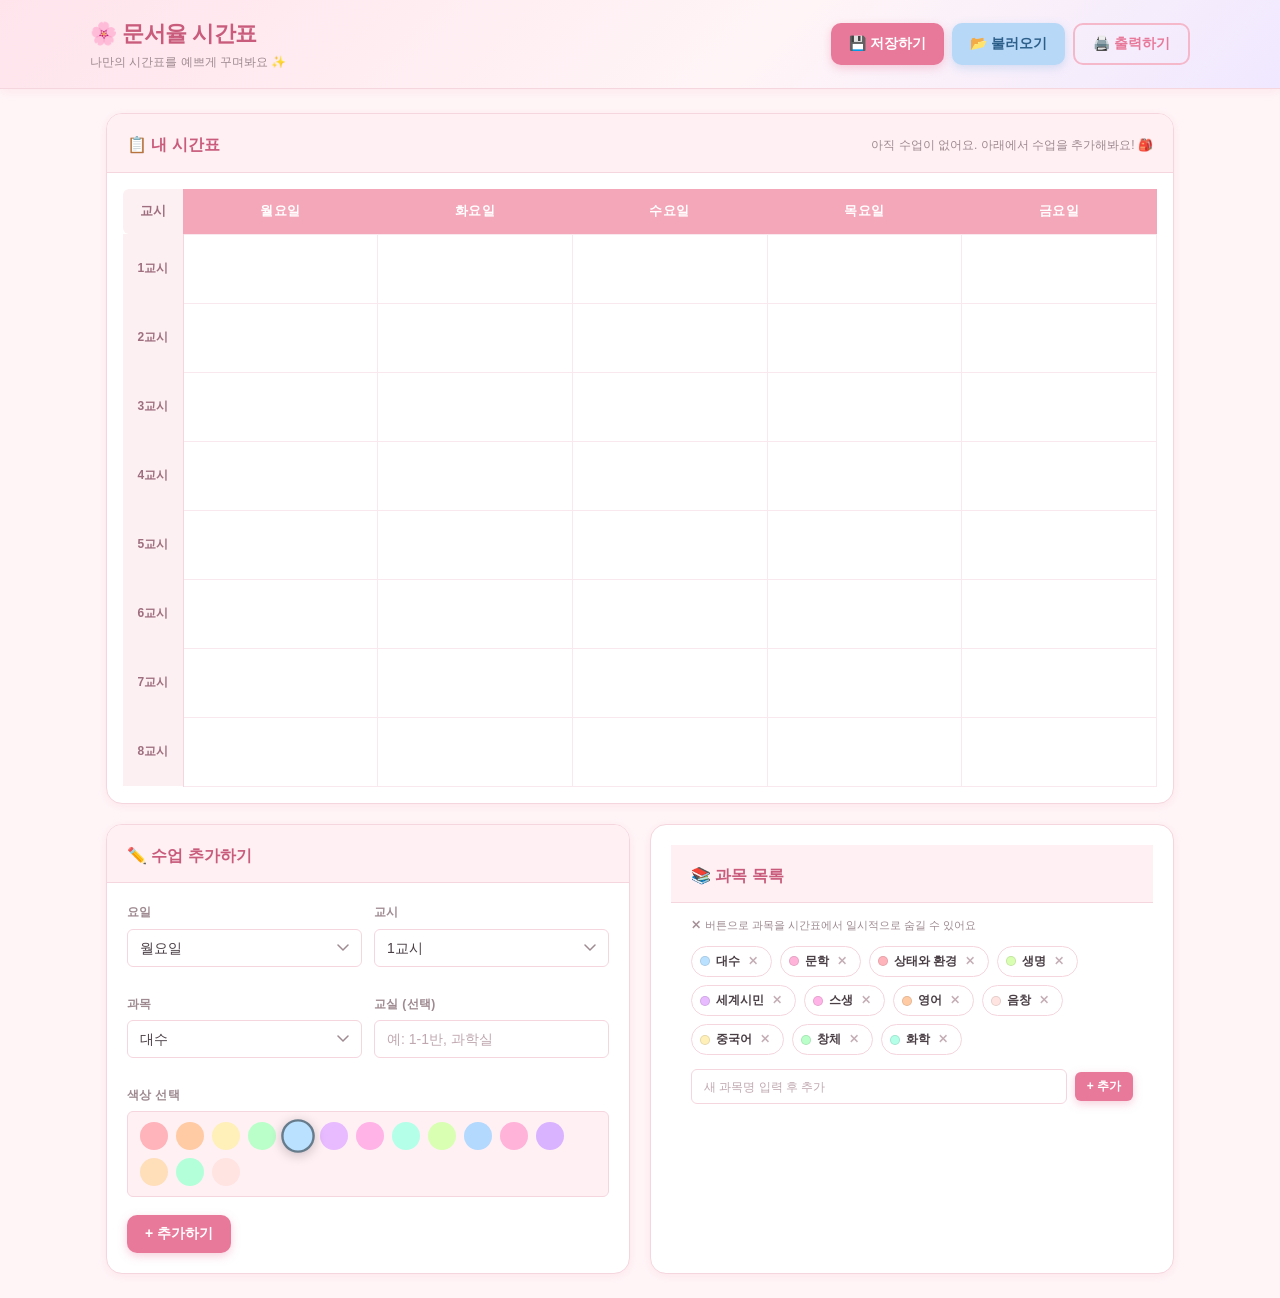
==== index.html @ 09e69ccb "문서율 시간표 초기 업로드" ====
<!DOCTYPE html>
<html lang="ko">
<head>
  <meta charset="UTF-8" />
  <meta name="viewport" content="width=device-width, initial-scale=1.0" />
  <meta name="description" content="문서율 시간표 - 고등학생을 위한 예쁜 시간표 관리 사이트" />
  <title>문서율 시간표</title>
  <link rel="stylesheet" href="style.css" />
</head>
<body>

  <!-- ===== 헤더 ===== -->
  <header class="site-header">
    <div class="header-inner">
      <div class="header-title-area">
        <h1 class="site-title">&#127800; 문서율 시간표</h1>
        <p class="site-subtitle">나만의 시간표를 예쁘게 꾸며봐요 ✨</p>
      </div>
      <!-- 주요 액션 버튼 (인쇄 시 숨김) -->
      <div class="header-actions no-print">
        <button class="btn btn-primary" onclick="saveSnapshot()">💾 저장하기</button>
        <button class="btn btn-secondary" onclick="openLoadModal()">📂 불러오기</button>
        <button class="btn btn-outline" onclick="printTimetable()">🖨️ 출력하기</button>
      </div>
    </div>
  </header>

  <!-- ===== 토스트 알림 (저장/불러오기 성공·실패 메시지) ===== -->
  <div id="toast" class="toast" role="alert" aria-live="polite"></div>

  <!-- ===== 메인 컨텐츠 ===== -->
  <main class="container">

    <!-- ─── 시간표 영역 ─── -->
    <section class="card timetable-card" id="timetableSection">
      <div class="card-header">
        <h2 class="card-title">📋 내 시간표</h2>
        <!-- 수업이 없을 때 안내 문구 -->
        <span class="empty-hint" id="emptyHint">
          아직 수업이 없어요. 아래에서 수업을 추가해봐요! 🎒
        </span>
      </div>
      <!-- 모바일에서 테이블이 가로 스크롤되도록 감싸는 div -->
      <div class="timetable-wrapper">
        <table class="timetable" id="timetableTable">
          <thead>
            <tr>
              <th class="period-header">교시</th>
              <th class="day-header">월요일</th>
              <th class="day-header">화요일</th>
              <th class="day-header">수요일</th>
              <th class="day-header">목요일</th>
              <th class="day-header">금요일</th>
            </tr>
          </thead>
          <!-- 행은 script.js에서 동적으로 생성 -->
          <tbody id="timetableBody"></tbody>
        </table>
      </div>
    </section>

    <!-- ─── 편집 영역 (추가 폼 + 과목 관리) ─── -->
    <div class="edit-grid no-print">

      <!-- 수업 추가 / 수정 폼 -->
      <section class="card form-card">
        <div class="card-header">
          <h2 class="card-title" id="formTitle">✏️ 수업 추가하기</h2>
        </div>

        <form id="itemForm" onsubmit="handleFormSubmit(event)" autocomplete="off">

          <!-- 요일 + 교시 선택 -->
          <div class="form-row">
            <div class="form-group">
              <label for="inputDay">요일</label>
              <select id="inputDay" required>
                <option value="월">월요일</option>
                <option value="화">화요일</option>
                <option value="수">수요일</option>
                <option value="목">목요일</option>
                <option value="금">금요일</option>
              </select>
            </div>
            <div class="form-group">
              <label for="inputPeriod">교시</label>
              <select id="inputPeriod" onchange="handlePeriodChange()" required>
                <option value="1교시">1교시</option>
                <option value="2교시">2교시</option>
                <option value="3교시">3교시</option>
                <option value="4교시">4교시</option>
                <option value="5교시">5교시</option>
                <option value="6교시">6교시</option>
                <option value="7교시">7교시</option>
                <option value="8교시">8교시</option>
                <option value="custom">직접 입력 ✍️</option>
              </select>
            </div>
          </div>

          <!-- 교시 직접 입력 (숨겨져 있다가 '직접 입력' 선택 시 표시) -->
          <div class="form-group" id="customPeriodGroup" style="display:none;">
            <label for="inputCustomPeriod">직접 입력 (예: 0교시, 야자1)</label>
            <input type="text" id="inputCustomPeriod" placeholder="교시 또는 시간을 직접 입력해주세요" />
          </div>

          <!-- 과목 + 교실 입력 -->
          <div class="form-row">
            <div class="form-group">
              <label for="inputSubject">과목</label>
              <!-- 선택 목록은 script.js에서 가나다순으로 채워짐 -->
              <select id="inputSubject" onchange="handleSubjectChange()" required></select>
            </div>
            <div class="form-group">
              <label for="inputClassroom">교실 (선택)</label>
              <input type="text" id="inputClassroom" placeholder="예: 1-1반, 과학실" />
            </div>
          </div>

          <!-- 색상 선택 -->
          <div class="form-group">
            <label>색상 선택</label>
            <div id="colorPicker" class="color-picker">
              <!-- 15개 색상 버튼은 script.js에서 생성 -->
            </div>
            <!-- 선택된 색상을 담는 hidden input -->
            <input type="hidden" id="selectedColor" />
          </div>

          <!-- 폼 버튼 -->
          <div class="form-buttons">
            <button type="submit" class="btn btn-primary" id="submitBtn">+ 추가하기</button>
            <button type="button" class="btn btn-ghost" id="cancelEditBtn"
              onclick="cancelEdit()" style="display:none;">취소</button>
          </div>

        </form>
      </section>

      <!-- 과목 관리 섹션 -->
      <section class="card subjects-card">
        <div class="card-header">
          <h2 class="card-title">📚 과목 목록</h2>
        </div>
        <p class="subjects-hint">✕ 버튼으로 과목을 시간표에서 일시적으로 숨길 수 있어요</p>

        <!-- 과목 칩 목록 (script.js에서 채워짐) -->
        <div id="subjectList" class="subject-list"></div>

        <!-- 새 과목 추가 입력 -->
        <div class="add-subject-row">
          <input type="text" id="newSubjectInput"
            placeholder="새 과목명 입력 후 추가"
            onkeydown="if(event.key==='Enter'){event.preventDefault();addSubject();}" />
          <button class="btn btn-small btn-primary" onclick="addSubject()">+ 추가</button>
        </div>
      </section>

    </div><!-- /.edit-grid -->

  </main><!-- /.container -->


  <!-- ===== 불러오기 모달 ===== -->
  <div id="loadModal" class="modal-overlay" style="display:none;"
    onclick="closeLoadModalOutside(event)" role="dialog" aria-modal="true" aria-labelledby="modalTitle">
    <div class="modal">
      <div class="modal-header">
        <h3 class="modal-title" id="modalTitle">📂 저장된 시간표 불러오기</h3>
        <button class="modal-close" onclick="closeLoadModal()" aria-label="닫기">✕</button>
      </div>
      <div class="modal-body">
        <!-- 스냅샷 목록 (script.js에서 채워짐) -->
        <div id="snapshotList"></div>
      </div>
    </div>
  </div>


  <!-- ===== 수업 셀 클릭 팝업 (수정 / 삭제) ===== -->
  <!-- 팝업 배경 오버레이 -->
  <div id="popupOverlay" class="popup-overlay" style="display:none;" onclick="closeItemPopup()"></div>
  <!-- 팝업 본체 -->
  <div id="itemPopup" class="item-popup" style="display:none;" role="dialog" aria-modal="true">
    <div class="item-popup-inner">
      <p id="popupSubjectName" class="popup-subject"></p>
      <p id="popupInfo" class="popup-info"></p>
      <div class="popup-buttons">
        <button class="btn btn-small btn-secondary" onclick="editItemFromPopup()">✏️ 수정</button>
        <button class="btn btn-small btn-danger" onclick="deleteItemFromPopup()">🗑️ 삭제</button>
        <button class="btn btn-small btn-ghost" onclick="closeItemPopup()">닫기</button>
      </div>
    </div>
  </div>


  <script src="script.js"></script>
</body>
</html>
---- style.css ----
/* ===========================================
   문서율 시간표 - style.css
   파스텔 톤, 반응형, 인쇄 스타일 포함
   =========================================== */

/* ─── CSS 변수 (테마 색상) ─── */
:root {
  /* 브랜드 메인 컬러 */
  --primary:        #e8799a;
  --primary-light:  #f5b8ca;
  --primary-pale:   #fff0f4;
  --primary-dark:   #c95b7c;

  /* 배경 & 카드 */
  --bg:             #fff5f7;
  --card-bg:        #ffffff;

  /* 텍스트 */
  --text:           #4a3f45;
  --text-light:     #9e8a90;
  --text-muted:     #c0a8b0;

  /* 보조 색상 */
  --border:         #f5d5de;
  --success:        #6abf8a;
  --success-light:  #e6f7ee;
  --error:          #e87070;
  --error-light:    #fdeaea;

  /* 시간표 헤더 (요일 모두 동일한 색상) */
  --day-header-bg:  #f4a7b9;
  --day-header-text:#ffffff;

  /* 교시 열 */
  --period-bg:      #fdf0f3;
  --period-text:    #9e6e7e;

  /* 그림자 */
  --shadow-sm:  0 2px 10px rgba(232,121,154,0.12);
  --shadow-md:  0 6px 24px rgba(232,121,154,0.18);
  --shadow-lg:  0 12px 40px rgba(232,121,154,0.22);

  /* 둥근 모서리 */
  --radius:    16px;
  --radius-sm: 10px;
  --radius-xs: 6px;

  /* 전환 효과 */
  --transition: 0.2s ease;
}

/* ─── 전역 리셋 ─── */
*, *::before, *::after {
  box-sizing: border-box;
  margin: 0;
  padding: 0;
}

html {
  scroll-behavior: smooth;
}

body {
  font-family: 'Malgun Gothic', '맑은 고딕', -apple-system, BlinkMacSystemFont,
               'Segoe UI', sans-serif;
  background: var(--bg);
  color: var(--text);
  min-height: 100vh;
  line-height: 1.6;
  font-size: 14px;
}

/* ─── 버튼 공통 스타일 ─── */
.btn {
  display: inline-flex;
  align-items: center;
  justify-content: center;
  gap: 4px;
  padding: 10px 18px;
  border: none;
  border-radius: var(--radius-sm);
  font-family: inherit;
  font-size: 14px;
  font-weight: 600;
  cursor: pointer;
  transition: background var(--transition), transform var(--transition),
              box-shadow var(--transition);
  white-space: nowrap;
  text-decoration: none;
  -webkit-tap-highlight-color: transparent;
}

.btn:active {
  transform: scale(0.97);
}

/* 버튼 종류 */
.btn-primary {
  background: var(--primary);
  color: #fff;
  box-shadow: 0 3px 10px rgba(232,121,154,0.35);
}
.btn-primary:hover {
  background: var(--primary-dark);
  box-shadow: 0 4px 14px rgba(232,121,154,0.45);
}

.btn-secondary {
  background: #b8d8f8;
  color: #2c5f8a;
  box-shadow: 0 3px 10px rgba(100,160,220,0.25);
}
.btn-secondary:hover {
  background: #9ecbf5;
}

.btn-outline {
  background: transparent;
  color: var(--primary);
  border: 2px solid var(--primary-light);
}
.btn-outline:hover {
  background: var(--primary-pale);
}

.btn-ghost {
  background: #f0f0f0;
  color: var(--text-light);
}
.btn-ghost:hover {
  background: #e4e4e4;
}

.btn-danger {
  background: var(--error);
  color: #fff;
}
.btn-danger:hover {
  background: #d05555;
}

/* 작은 버튼 */
.btn-small {
  padding: 6px 12px;
  font-size: 12px;
  border-radius: var(--radius-xs);
}


/* ─── 헤더 ─── */
.site-header {
  background: linear-gradient(135deg, #ffe4ec 0%, #fff5f7 60%, #f0e8ff 100%);
  border-bottom: 1px solid var(--border);
  padding: 16px 20px;
  position: sticky;
  top: 0;
  z-index: 100;
  box-shadow: var(--shadow-sm);
}

.header-inner {
  max-width: 1100px;
  margin: 0 auto;
  display: flex;
  align-items: center;
  justify-content: space-between;
  gap: 16px;
  flex-wrap: wrap;
}

.site-title {
  font-size: 22px;
  font-weight: 800;
  color: var(--primary-dark);
  letter-spacing: -0.5px;
}

.site-subtitle {
  font-size: 12px;
  color: var(--text-light);
  margin-top: 2px;
}

.header-actions {
  display: flex;
  gap: 8px;
  flex-wrap: wrap;
}


/* ─── 토스트 알림 ─── */
.toast {
  position: fixed;
  bottom: 24px;
  left: 50%;
  transform: translateX(-50%) translateY(80px);
  background: var(--text);
  color: #fff;
  padding: 12px 24px;
  border-radius: 100px;
  font-size: 13px;
  font-weight: 500;
  white-space: nowrap;
  z-index: 9999;
  opacity: 0;
  transition: transform 0.35s cubic-bezier(0.34,1.56,0.64,1), opacity 0.3s ease;
  pointer-events: none;
  box-shadow: var(--shadow-md);
  max-width: 90vw;
  text-align: center;
}

.toast.show {
  opacity: 1;
  transform: translateX(-50%) translateY(0);
}

.toast.toast-success {
  background: var(--success);
}

.toast.toast-error {
  background: var(--error);
}


/* ─── 메인 컨테이너 ─── */
.container {
  max-width: 1100px;
  margin: 24px auto;
  padding: 0 16px;
  display: flex;
  flex-direction: column;
  gap: 20px;
}


/* ─── 카드 공통 ─── */
.card {
  background: var(--card-bg);
  border-radius: var(--radius);
  box-shadow: var(--shadow-sm);
  border: 1px solid var(--border);
  overflow: hidden;
}

.card-header {
  display: flex;
  align-items: center;
  justify-content: space-between;
  flex-wrap: wrap;
  gap: 8px;
  padding: 18px 20px 14px;
  border-bottom: 1px solid var(--border);
  background: var(--primary-pale);
}

.card-title {
  font-size: 16px;
  font-weight: 700;
  color: var(--primary-dark);
}

/* 빈 시간표 안내 */
.empty-hint {
  font-size: 12px;
  color: var(--text-light);
  display: none; /* JS에서 조건부로 표시 */
}


/* ─── 시간표 테이블 ─── */
.timetable-wrapper {
  overflow-x: auto;
  -webkit-overflow-scrolling: touch;
  padding: 16px;
}

.timetable {
  width: 100%;
  min-width: 560px; /* 모바일에서 가로 스크롤 */
  border-collapse: collapse;
  table-layout: fixed;
}

/* 요일 헤더 */
.timetable thead th {
  padding: 12px 8px;
  text-align: center;
  font-size: 13px;
  font-weight: 700;
}

/* 교시 헤더 (첫 번째 열) */
.period-header {
  background: var(--period-bg);
  color: var(--period-text);
  width: 60px;
  border-radius: var(--radius-xs) 0 0 var(--radius-xs);
}

/* 요일 헤더 (모두 동일한 색상) */
.day-header {
  background: var(--day-header-bg);
  color: var(--day-header-text);
  letter-spacing: 0.5px;
}

/* 테이블 바디 행 */
.timetable tbody tr:hover {
  background: rgba(244,167,185,0.04);
}

/* 교시 셀 */
.period-cell {
  background: var(--period-bg);
  color: var(--period-text);
  text-align: center;
  font-size: 12px;
  font-weight: 600;
  padding: 4px 6px;
  border-right: 1px solid var(--border);
  white-space: nowrap;
}

/* 시간표 일반 셀 */
.timetable-cell {
  padding: 4px;
  vertical-align: top;
  border: 1px solid #f9e8ed;
  height: 68px;
}

/* 수업 있는 셀 내용 */
.cell-content {
  width: 100%;
  height: 100%;
  min-height: 60px;
  border-radius: var(--radius-xs);
  padding: 6px 8px;
  cursor: pointer;
  display: flex;
  flex-direction: column;
  justify-content: center;
  align-items: center;
  text-align: center;
  transition: transform var(--transition), box-shadow var(--transition);
  box-shadow: 0 1px 4px rgba(0,0,0,0.08);
}

.cell-content:hover {
  transform: scale(1.03);
  box-shadow: 0 3px 10px rgba(0,0,0,0.14);
}

.cell-subject {
  font-size: 13px;
  font-weight: 700;
  color: rgba(0,0,0,0.62);
  line-height: 1.3;
  word-break: keep-all;
}

.cell-classroom {
  font-size: 11px;
  color: rgba(0,0,0,0.45);
  margin-top: 3px;
}

/* 빈 셀 (클릭하면 폼으로 이동) */
.cell-empty {
  width: 100%;
  height: 100%;
  min-height: 60px;
  border-radius: var(--radius-xs);
  cursor: pointer;
  transition: background var(--transition);
}

.cell-empty:hover {
  background: rgba(244,167,185,0.12);
}


/* ─── 편집 그리드 (폼 + 과목 관리) ─── */
.edit-grid {
  display: grid;
  grid-template-columns: 1fr 1fr;
  gap: 20px;
}

/* 폼 내부 */
.form-card form,
.subjects-card {
  padding: 20px;
}

.form-card .card-header {
  padding: 18px 20px 14px;
}

/* 폼 행 (2열) */
.form-row {
  display: grid;
  grid-template-columns: 1fr 1fr;
  gap: 12px;
  margin-bottom: 14px;
}

/* 폼 그룹 */
.form-group {
  display: flex;
  flex-direction: column;
  gap: 6px;
  margin-bottom: 14px;
}

.form-group:last-child {
  margin-bottom: 0;
}

.form-group label {
  font-size: 12px;
  font-weight: 700;
  color: var(--text-light);
  letter-spacing: 0.3px;
  text-transform: none;
}

/* 입력 & 셀렉트 공통 */
.form-group input[type="text"],
.form-group select {
  padding: 10px 12px;
  border: 1.5px solid var(--border);
  border-radius: var(--radius-xs);
  font-family: inherit;
  font-size: 14px;
  color: var(--text);
  background: #fff;
  transition: border-color var(--transition), box-shadow var(--transition);
  -webkit-appearance: none;
  appearance: none;
  width: 100%;
}

.form-group select {
  background-image: url("data:image/svg+xml,%3Csvg xmlns='http://www.w3.org/2000/svg' width='12' height='8' viewBox='0 0 12 8'%3E%3Cpath d='M1 1l5 5 5-5' stroke='%239e8a90' stroke-width='1.5' fill='none' stroke-linecap='round'/%3E%3C/svg%3E");
  background-repeat: no-repeat;
  background-position: right 12px center;
  padding-right: 32px;
  cursor: pointer;
}

.form-group input[type="text"]:focus,
.form-group select:focus {
  outline: none;
  border-color: var(--primary);
  box-shadow: 0 0 0 3px rgba(232,121,154,0.15);
}

.form-group input[type="text"]::placeholder {
  color: var(--text-muted);
}

/* 폼 버튼 영역 */
.form-buttons {
  display: flex;
  gap: 10px;
  margin-top: 18px;
}


/* ─── 색상 선택기 ─── */
.color-picker {
  display: flex;
  flex-wrap: wrap;
  gap: 8px;
  padding: 10px 12px;
  background: var(--primary-pale);
  border-radius: var(--radius-xs);
  border: 1.5px solid var(--border);
}

.color-swatch {
  width: 28px;
  height: 28px;
  border-radius: 50%;
  border: 2.5px solid transparent;
  cursor: pointer;
  transition: transform var(--transition), border-color var(--transition),
              box-shadow var(--transition);
  padding: 0;
  flex-shrink: 0;
}

.color-swatch:hover {
  transform: scale(1.18);
  box-shadow: 0 2px 8px rgba(0,0,0,0.18);
}

.color-swatch.selected {
  border-color: rgba(0,0,0,0.45);
  transform: scale(1.2);
  box-shadow: 0 2px 10px rgba(0,0,0,0.22);
}


/* ─── 과목 목록 ─── */
.subjects-hint {
  font-size: 11px;
  color: var(--text-light);
  margin-bottom: 12px;
  line-height: 1.5;
  padding: 0 20px;
  padding-top: 14px;
}

.subject-list {
  display: flex;
  flex-wrap: wrap;
  gap: 8px;
  padding: 0 20px 14px;
  min-height: 40px;
}

.empty-subjects {
  font-size: 12px;
  color: var(--text-muted);
  padding: 8px 0;
}

/* 과목 칩 */
.subject-chip {
  display: inline-flex;
  align-items: center;
  gap: 6px;
  padding: 5px 10px 5px 8px;
  background: #fff;
  border: 1.5px solid var(--border);
  border-radius: 100px;
  font-size: 12px;
  font-weight: 600;
  color: var(--text);
  transition: opacity var(--transition);
}

.subject-chip.hidden-subject {
  opacity: 0.42;
  text-decoration: line-through;
}

/* 과목 색상 점 */
.subject-color-dot {
  width: 10px;
  height: 10px;
  border-radius: 50%;
  flex-shrink: 0;
  border: 1px solid rgba(0,0,0,0.1);
}

/* 과목 숨기기/보이기 버튼 */
.subject-toggle-btn {
  background: none;
  border: none;
  cursor: pointer;
  font-size: 11px;
  color: var(--text-muted);
  padding: 0 2px;
  line-height: 1;
  transition: color var(--transition);
  font-family: inherit;
}

.subject-toggle-btn:hover {
  color: var(--primary);
}

/* 새 과목 추가 행 */
.add-subject-row {
  display: flex;
  gap: 8px;
  align-items: center;
  padding: 0 20px 20px;
}

.add-subject-row input[type="text"] {
  flex: 1;
  padding: 9px 12px;
  border: 1.5px solid var(--border);
  border-radius: var(--radius-xs);
  font-family: inherit;
  font-size: 13px;
  color: var(--text);
  transition: border-color var(--transition), box-shadow var(--transition);
}

.add-subject-row input[type="text"]:focus {
  outline: none;
  border-color: var(--primary);
  box-shadow: 0 0 0 3px rgba(232,121,154,0.15);
}

.add-subject-row input[type="text"]::placeholder {
  color: var(--text-muted);
  font-size: 12px;
}


/* ─── 불러오기 모달 ─── */
.modal-overlay {
  position: fixed;
  inset: 0;
  background: rgba(74,63,69,0.4);
  backdrop-filter: blur(4px);
  display: flex;
  align-items: center;
  justify-content: center;
  z-index: 500;
  padding: 16px;
}

.modal {
  background: var(--card-bg);
  border-radius: var(--radius);
  box-shadow: var(--shadow-lg);
  width: 100%;
  max-width: 460px;
  max-height: 80vh;
  display: flex;
  flex-direction: column;
  overflow: hidden;
  animation: modalIn 0.25s cubic-bezier(0.34,1.56,0.64,1);
}

@keyframes modalIn {
  from { opacity: 0; transform: scale(0.9) translateY(20px); }
  to   { opacity: 1; transform: scale(1) translateY(0); }
}

.modal-header {
  display: flex;
  align-items: center;
  justify-content: space-between;
  padding: 20px 20px 16px;
  border-bottom: 1px solid var(--border);
  background: var(--primary-pale);
  flex-shrink: 0;
}

.modal-title {
  font-size: 16px;
  font-weight: 700;
  color: var(--primary-dark);
}

.modal-close {
  background: none;
  border: none;
  font-size: 18px;
  cursor: pointer;
  color: var(--text-light);
  padding: 4px 8px;
  border-radius: var(--radius-xs);
  transition: background var(--transition), color var(--transition);
  font-family: inherit;
  line-height: 1;
}

.modal-close:hover {
  background: var(--border);
  color: var(--text);
}

.modal-body {
  padding: 16px 20px 20px;
  overflow-y: auto;
  flex: 1;
}

.empty-snapshots {
  text-align: center;
  color: var(--text-light);
  font-size: 13px;
  line-height: 1.8;
  padding: 20px 0;
}

/* 스냅샷 항목 */
.snapshot-item {
  display: flex;
  align-items: center;
  justify-content: space-between;
  gap: 12px;
  padding: 12px 14px;
  border: 1.5px solid var(--border);
  border-radius: var(--radius-sm);
  margin-bottom: 10px;
  transition: border-color var(--transition), background var(--transition);
  flex-wrap: wrap;
}

.snapshot-item:hover {
  background: var(--primary-pale);
  border-color: var(--primary-light);
}

/* 현재 불러온 스냅샷 강조 */
.snapshot-item.current {
  border-color: var(--primary);
  background: var(--primary-pale);
}

.snapshot-info {
  display: flex;
  align-items: center;
  gap: 8px;
  flex-wrap: wrap;
}

.snapshot-name {
  font-size: 13px;
  font-weight: 600;
  color: var(--text);
}

.snapshot-count {
  font-size: 11px;
  color: var(--text-light);
}

.snapshot-badge {
  font-size: 10px;
  font-weight: 700;
  background: var(--primary);
  color: #fff;
  padding: 2px 7px;
  border-radius: 100px;
}

.snapshot-buttons {
  display: flex;
  gap: 6px;
  flex-shrink: 0;
}


/* ─── 수업 팝업 ─── */
.popup-overlay {
  position: fixed;
  inset: 0;
  background: rgba(74,63,69,0.25);
  z-index: 400;
}

.item-popup {
  position: fixed;
  top: 50%;
  left: 50%;
  transform: translate(-50%, -50%);
  z-index: 450;
  background: var(--card-bg);
  border-radius: var(--radius);
  box-shadow: var(--shadow-lg);
  min-width: 240px;
  max-width: 300px;
  animation: popupIn 0.2s cubic-bezier(0.34,1.56,0.64,1);
}

@keyframes popupIn {
  from { opacity: 0; transform: translate(-50%, -50%) scale(0.85); }
  to   { opacity: 1; transform: translate(-50%, -50%) scale(1); }
}

.item-popup-inner {
  padding: 20px;
}

.popup-subject {
  font-size: 18px;
  font-weight: 800;
  margin-bottom: 6px;
}

.popup-info {
  font-size: 12px;
  color: var(--text-light);
  margin-bottom: 16px;
}

.popup-buttons {
  display: flex;
  gap: 8px;
  flex-wrap: wrap;
}


/* ─── 반응형: 태블릿 (최대 900px) ─── */
@media (max-width: 900px) {
  .edit-grid {
    grid-template-columns: 1fr;
  }
}

/* ─── 반응형: 모바일 (최대 600px) ─── */
@media (max-width: 600px) {
  .site-title {
    font-size: 18px;
  }

  .header-actions {
    width: 100%;
    justify-content: flex-start;
  }

  .header-actions .btn {
    font-size: 12px;
    padding: 8px 12px;
  }

  .container {
    margin: 14px auto;
    gap: 14px;
  }

  .card-header {
    padding: 14px 14px 12px;
  }

  .card-title {
    font-size: 14px;
  }

  /* 시간표 최소 너비 조정 */
  .timetable {
    min-width: 480px;
    font-size: 12px;
  }

  .timetable-cell {
    height: 58px;
  }

  .cell-content {
    min-height: 50px;
    padding: 4px 6px;
  }

  .cell-subject {
    font-size: 11px;
  }

  .cell-classroom {
    font-size: 10px;
  }

  .period-header {
    width: 46px;
  }

  .period-cell {
    font-size: 11px;
  }

  /* 폼 행 모바일에서는 1열 */
  .form-row {
    grid-template-columns: 1fr;
    gap: 0;
  }

  .form-card form,
  .subjects-card {
    padding: 14px;
  }

  .subjects-hint {
    padding: 12px 14px 8px;
  }

  .subject-list {
    padding: 0 14px 12px;
  }

  .add-subject-row {
    padding: 0 14px 14px;
  }

  .timetable-wrapper {
    padding: 10px;
  }

  .color-picker {
    gap: 6px;
  }

  .color-swatch {
    width: 24px;
    height: 24px;
  }
}


/* ─── 인쇄 스타일 (@media print) ─── */
@media print {
  /* 인쇄 시 숨길 요소 */
  .no-print,
  .header-actions,
  .edit-grid,
  #loadModal,
  #itemPopup,
  #popupOverlay,
  #toast,
  .empty-hint {
    display: none !important;
  }

  /* 페이지 여백 */
  @page {
    margin: 15mm;
    size: A4 portrait;
  }

  body {
    background: #fff;
    color: #000;
    font-size: 11pt;
  }

  /* 헤더 간소화 */
  .site-header {
    background: none;
    border-bottom: 2px solid #f4a7b9;
    padding: 10px 0;
    position: static;
    box-shadow: none;
  }

  .site-title {
    font-size: 18pt;
    color: #c95b7c;
  }

  .site-subtitle {
    font-size: 9pt;
    color: #888;
  }

  .container {
    max-width: 100%;
    margin: 10px 0;
    padding: 0;
  }

  /* 시간표 카드 */
  .timetable-card {
    box-shadow: none;
    border: 1px solid #ddd;
  }

  .timetable-wrapper {
    padding: 8px;
    overflow: visible;
  }

  /* 시간표 테이블 */
  .timetable {
    min-width: unset;
    width: 100%;
    border-collapse: collapse;
    font-size: 9pt;
  }

  .timetable thead th {
    padding: 8px 6px;
    font-size: 9pt;
  }

  .day-header {
    background: #f4a7b9 !important;
    color: #fff !important;
    -webkit-print-color-adjust: exact;
    print-color-adjust: exact;
  }

  .period-header,
  .period-cell {
    background: #fdf0f3 !important;
    -webkit-print-color-adjust: exact;
    print-color-adjust: exact;
  }

  .timetable-cell {
    height: 50px;
    border: 1px solid #f0d6e4;
    padding: 3px;
  }

  .cell-content {
    min-height: 44px;
    padding: 4px 6px;
    -webkit-print-color-adjust: exact;
    print-color-adjust: exact;
  }

  .cell-subject {
    font-size: 8pt;
  }

  .cell-classroom {
    font-size: 7pt;
  }

  .cell-empty {
    display: none;
  }

  /* 링크 URL 숨김 */
  a::after {
    content: none !important;
  }
}
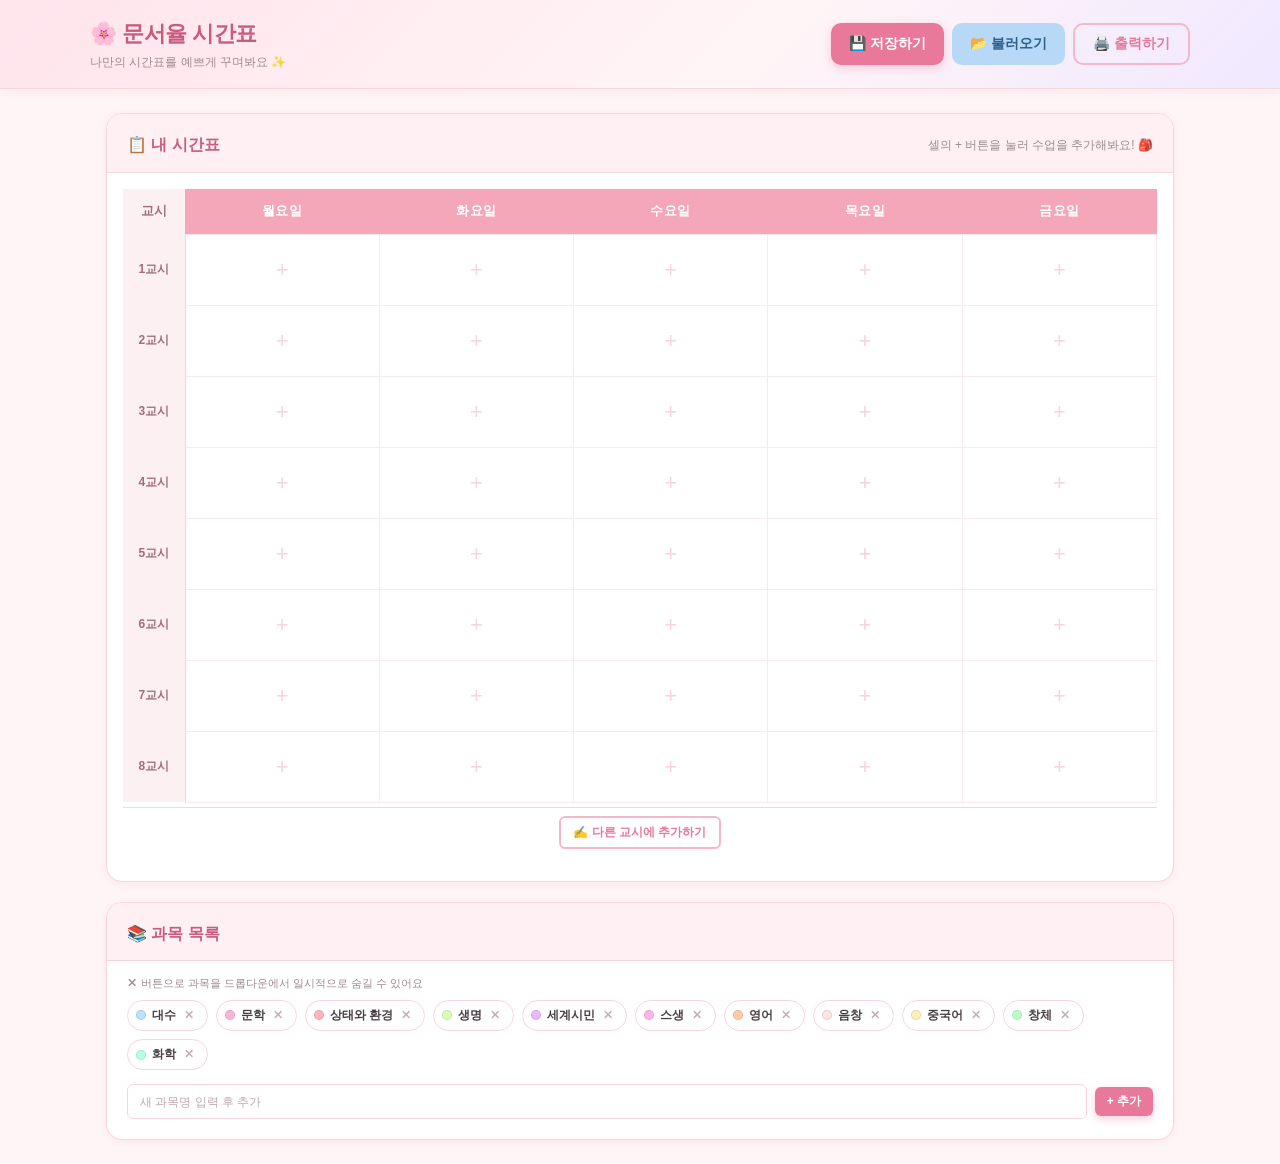
==== commit 31ebd87a: "모바일 탭 뷰, 셀 + 버튼, 과목 색상 자동 기억 기능 추가 - 모바일 좌우 스크롤 제거: 640px 이하에서 요일 탭 + 수직 교시 리스트로 전환 - 셀 + 버튼으로 수업 추가" ====
--- a/index.html
+++ b/index.html
@@ -16,7 +16,6 @@
         <h1 class="site-title">&#127800; 문서율 시간표</h1>
         <p class="site-subtitle">나만의 시간표를 예쁘게 꾸며봐요 ✨</p>
       </div>
-      <!-- 주요 액션 버튼 (인쇄 시 숨김) -->
       <div class="header-actions no-print">
         <button class="btn btn-primary" onclick="saveSnapshot()">💾 저장하기</button>
         <button class="btn btn-secondary" onclick="openLoadModal()">📂 불러오기</button>
@@ -25,23 +24,21 @@
     </div>
   </header>
 
-  <!-- ===== 토스트 알림 (저장/불러오기 성공·실패 메시지) ===== -->
+  <!-- 토스트 알림 -->
   <div id="toast" class="toast" role="alert" aria-live="polite"></div>
 
-  <!-- ===== 메인 컨텐츠 ===== -->
+  <!-- ===== 메인 ===== -->
   <main class="container">
 
-    <!-- ─── 시간표 영역 ─── -->
+    <!-- 시간표 섹션 -->
     <section class="card timetable-card" id="timetableSection">
       <div class="card-header">
         <h2 class="card-title">📋 내 시간표</h2>
-        <!-- 수업이 없을 때 안내 문구 -->
-        <span class="empty-hint" id="emptyHint">
-          아직 수업이 없어요. 아래에서 수업을 추가해봐요! 🎒
-        </span>
-      </div>
-      <!-- 모바일에서 테이블이 가로 스크롤되도록 감싸는 div -->
-      <div class="timetable-wrapper">
+        <span class="empty-hint" id="emptyHint">셀의 + 버튼을 눌러 수업을 추가해봐요! 🎒</span>
+      </div>
+
+      <!-- 데스크탑: 표 형식 (모바일에서 숨김) -->
+      <div class="desktop-view timetable-inner-wrap" id="desktopTimetable">
         <table class="timetable" id="timetableTable">
           <thead>
             <tr>
@@ -53,28 +50,77 @@
               <th class="day-header">금요일</th>
             </tr>
           </thead>
-          <!-- 행은 script.js에서 동적으로 생성 -->
           <tbody id="timetableBody"></tbody>
         </table>
+        <!-- 데스크탑용 다른 교시 추가 버튼 -->
+        <div class="custom-add-row no-print">
+          <button class="btn btn-outline btn-small" onclick="openAddModalFull()">
+            ✍️ 다른 교시에 추가하기
+          </button>
+        </div>
+      </div>
+
+      <!-- 모바일: 탭 형식 (데스크탑에서 숨김) -->
+      <div class="mobile-view" id="mobileTimetable">
+        <!-- 요일 탭 -->
+        <div class="day-tabs" id="dayTabs">
+          <button class="day-tab active" onclick="selectDayTab('월')" data-day="월">월</button>
+          <button class="day-tab" onclick="selectDayTab('화')" data-day="화">화</button>
+          <button class="day-tab" onclick="selectDayTab('수')" data-day="수">수</button>
+          <button class="day-tab" onclick="selectDayTab('목')" data-day="목">목</button>
+          <button class="day-tab" onclick="selectDayTab('금')" data-day="금">금</button>
+        </div>
+        <!-- 선택된 요일의 교시 목록 -->
+        <div id="mobileDayContent" class="mobile-day-content"></div>
+        <!-- 다른 교시 추가 버튼 -->
+        <div class="mobile-custom-add no-print">
+          <button class="btn btn-outline btn-small" onclick="openAddModalFull()">
+            ✍️ 다른 교시에 추가하기
+          </button>
+        </div>
       </div>
     </section>
 
-    <!-- ─── 편집 영역 (추가 폼 + 과목 관리) ─── -->
-    <div class="edit-grid no-print">
-
-      <!-- 수업 추가 / 수정 폼 -->
-      <section class="card form-card">
-        <div class="card-header">
-          <h2 class="card-title" id="formTitle">✏️ 수업 추가하기</h2>
-        </div>
-
-        <form id="itemForm" onsubmit="handleFormSubmit(event)" autocomplete="off">
-
-          <!-- 요일 + 교시 선택 -->
+    <!-- 과목 관리 섹션 -->
+    <section class="card subjects-card no-print">
+      <div class="card-header">
+        <h2 class="card-title">📚 과목 목록</h2>
+      </div>
+      <p class="subjects-hint">✕ 버튼으로 과목을 드롭다운에서 일시적으로 숨길 수 있어요</p>
+      <div id="subjectList" class="subject-list"></div>
+      <div class="add-subject-row">
+        <input type="text" id="newSubjectInput"
+          placeholder="새 과목명 입력 후 추가"
+          onkeydown="if(event.key==='Enter'){event.preventDefault();addSubject();}" />
+        <button class="btn btn-small btn-primary" onclick="addSubject()">+ 추가</button>
+      </div>
+    </section>
+
+  </main>
+
+
+  <!-- ===== 수업 추가 / 수정 모달 ===== -->
+  <div id="addEditModal" class="modal-overlay" style="display:none;"
+       onclick="closeAddEditModalOutside(event)" role="dialog" aria-modal="true">
+    <div class="modal modal-form">
+
+      <div class="modal-header">
+        <div>
+          <h3 class="modal-title" id="addEditModalTitle">수업 추가하기</h3>
+          <!-- 추가 모드: "월요일 · 1교시" 같은 컨텍스트 표시 -->
+          <p class="modal-context-text" id="addEditContext"></p>
+        </div>
+        <button class="modal-close" onclick="closeAddEditModal()" aria-label="닫기">✕</button>
+      </div>
+
+      <div class="modal-body">
+
+        <!-- 요일·교시 선택 (수정 모드 또는 직접입력 모드에서만 표시) -->
+        <div id="modalDayPeriodFields" style="display:none;">
           <div class="form-row">
             <div class="form-group">
-              <label for="inputDay">요일</label>
-              <select id="inputDay" required>
+              <label for="modalDay">요일</label>
+              <select id="modalDay">
                 <option value="월">월요일</option>
                 <option value="화">화요일</option>
                 <option value="수">수요일</option>
@@ -83,8 +129,8 @@
               </select>
             </div>
             <div class="form-group">
-              <label for="inputPeriod">교시</label>
-              <select id="inputPeriod" onchange="handlePeriodChange()" required>
+              <label for="modalPeriod">교시</label>
+              <select id="modalPeriod" onchange="handleModalPeriodChange()">
                 <option value="1교시">1교시</option>
                 <option value="2교시">2교시</option>
                 <option value="3교시">3교시</option>
@@ -97,98 +143,54 @@
               </select>
             </div>
           </div>
-
-          <!-- 교시 직접 입력 (숨겨져 있다가 '직접 입력' 선택 시 표시) -->
-          <div class="form-group" id="customPeriodGroup" style="display:none;">
-            <label for="inputCustomPeriod">직접 입력 (예: 0교시, 야자1)</label>
-            <input type="text" id="inputCustomPeriod" placeholder="교시 또는 시간을 직접 입력해주세요" />
+          <div class="form-group" id="modalCustomPeriodGroup" style="display:none;">
+            <label for="modalCustomPeriod">직접 입력 (예: 0교시, 야자1)</label>
+            <input type="text" id="modalCustomPeriod" placeholder="교시 또는 시간 직접 입력" />
           </div>
-
-          <!-- 과목 + 교실 입력 -->
-          <div class="form-row">
-            <div class="form-group">
-              <label for="inputSubject">과목</label>
-              <!-- 선택 목록은 script.js에서 가나다순으로 채워짐 -->
-              <select id="inputSubject" onchange="handleSubjectChange()" required></select>
-            </div>
-            <div class="form-group">
-              <label for="inputClassroom">교실 (선택)</label>
-              <input type="text" id="inputClassroom" placeholder="예: 1-1반, 과학실" />
-            </div>
-          </div>
-
-          <!-- 색상 선택 -->
-          <div class="form-group">
-            <label>색상 선택</label>
-            <div id="colorPicker" class="color-picker">
-              <!-- 15개 색상 버튼은 script.js에서 생성 -->
-            </div>
-            <!-- 선택된 색상을 담는 hidden input -->
-            <input type="hidden" id="selectedColor" />
-          </div>
-
-          <!-- 폼 버튼 -->
-          <div class="form-buttons">
-            <button type="submit" class="btn btn-primary" id="submitBtn">+ 추가하기</button>
-            <button type="button" class="btn btn-ghost" id="cancelEditBtn"
-              onclick="cancelEdit()" style="display:none;">취소</button>
-          </div>
-
-        </form>
-      </section>
-
-      <!-- 과목 관리 섹션 -->
-      <section class="card subjects-card">
-        <div class="card-header">
-          <h2 class="card-title">📚 과목 목록</h2>
-        </div>
-        <p class="subjects-hint">✕ 버튼으로 과목을 시간표에서 일시적으로 숨길 수 있어요</p>
-
-        <!-- 과목 칩 목록 (script.js에서 채워짐) -->
-        <div id="subjectList" class="subject-list"></div>
-
-        <!-- 새 과목 추가 입력 -->
-        <div class="add-subject-row">
-          <input type="text" id="newSubjectInput"
-            placeholder="새 과목명 입력 후 추가"
-            onkeydown="if(event.key==='Enter'){event.preventDefault();addSubject();}" />
-          <button class="btn btn-small btn-primary" onclick="addSubject()">+ 추가</button>
-        </div>
-      </section>
-
-    </div><!-- /.edit-grid -->
-
-  </main><!-- /.container -->
+        </div>
+
+        <!-- 과목 선택 -->
+        <div class="form-group">
+          <label for="modalSubject">과목</label>
+          <select id="modalSubject" onchange="handleModalSubjectChange()"></select>
+        </div>
+
+        <!-- 교실 입력 -->
+        <div class="form-group">
+          <label for="modalClassroom">교실 (선택)</label>
+          <input type="text" id="modalClassroom" placeholder="예: 1-1반, 과학실" />
+        </div>
+
+        <!-- 색상 선택 -->
+        <div class="form-group">
+          <label>색상 선택</label>
+          <div id="modalColorPicker" class="color-picker"></div>
+          <input type="hidden" id="modalColor" />
+        </div>
+
+        <!-- 버튼 영역 -->
+        <div class="form-buttons">
+          <button class="btn btn-primary" id="modalSubmitBtn" onclick="submitAddEditModal()">추가하기</button>
+          <button class="btn btn-danger" id="modalDeleteBtn"
+                  onclick="deleteFromModal()" style="display:none;">🗑️ 삭제하기</button>
+          <button class="btn btn-ghost" onclick="closeAddEditModal()">취소</button>
+        </div>
+
+      </div>
+    </div>
+  </div>
 
 
   <!-- ===== 불러오기 모달 ===== -->
   <div id="loadModal" class="modal-overlay" style="display:none;"
-    onclick="closeLoadModalOutside(event)" role="dialog" aria-modal="true" aria-labelledby="modalTitle">
+       onclick="closeLoadModalOutside(event)" role="dialog" aria-modal="true">
     <div class="modal">
       <div class="modal-header">
-        <h3 class="modal-title" id="modalTitle">📂 저장된 시간표 불러오기</h3>
+        <h3 class="modal-title">📂 저장된 시간표 불러오기</h3>
         <button class="modal-close" onclick="closeLoadModal()" aria-label="닫기">✕</button>
       </div>
       <div class="modal-body">
-        <!-- 스냅샷 목록 (script.js에서 채워짐) -->
         <div id="snapshotList"></div>
-      </div>
-    </div>
-  </div>
-
-
-  <!-- ===== 수업 셀 클릭 팝업 (수정 / 삭제) ===== -->
-  <!-- 팝업 배경 오버레이 -->
-  <div id="popupOverlay" class="popup-overlay" style="display:none;" onclick="closeItemPopup()"></div>
-  <!-- 팝업 본체 -->
-  <div id="itemPopup" class="item-popup" style="display:none;" role="dialog" aria-modal="true">
-    <div class="item-popup-inner">
-      <p id="popupSubjectName" class="popup-subject"></p>
-      <p id="popupInfo" class="popup-info"></p>
-      <div class="popup-buttons">
-        <button class="btn btn-small btn-secondary" onclick="editItemFromPopup()">✏️ 수정</button>
-        <button class="btn btn-small btn-danger" onclick="deleteItemFromPopup()">🗑️ 삭제</button>
-        <button class="btn btn-small btn-ghost" onclick="closeItemPopup()">닫기</button>
       </div>
     </div>
   </div>
--- a/style.css
+++ b/style.css
@@ -1,76 +1,61 @@
 /* ===========================================
    문서율 시간표 - style.css
-   파스텔 톤, 반응형, 인쇄 스타일 포함
+   파스텔 톤, 반응형(모바일 탭), 인쇄 스타일
    =========================================== */
 
-/* ─── CSS 변수 (테마 색상) ─── */
+/* ─── CSS 변수 ─── */
 :root {
-  /* 브랜드 메인 컬러 */
-  --primary:        #e8799a;
-  --primary-light:  #f5b8ca;
-  --primary-pale:   #fff0f4;
-  --primary-dark:   #c95b7c;
-
-  /* 배경 & 카드 */
-  --bg:             #fff5f7;
-  --card-bg:        #ffffff;
-
-  /* 텍스트 */
-  --text:           #4a3f45;
-  --text-light:     #9e8a90;
-  --text-muted:     #c0a8b0;
-
-  /* 보조 색상 */
-  --border:         #f5d5de;
-  --success:        #6abf8a;
-  --success-light:  #e6f7ee;
-  --error:          #e87070;
-  --error-light:    #fdeaea;
-
-  /* 시간표 헤더 (요일 모두 동일한 색상) */
-  --day-header-bg:  #f4a7b9;
-  --day-header-text:#ffffff;
-
-  /* 교시 열 */
-  --period-bg:      #fdf0f3;
-  --period-text:    #9e6e7e;
-
-  /* 그림자 */
-  --shadow-sm:  0 2px 10px rgba(232,121,154,0.12);
-  --shadow-md:  0 6px 24px rgba(232,121,154,0.18);
-  --shadow-lg:  0 12px 40px rgba(232,121,154,0.22);
-
-  /* 둥근 모서리 */
+  --primary:       #e8799a;
+  --primary-light: #f5b8ca;
+  --primary-pale:  #fff0f4;
+  --primary-dark:  #c95b7c;
+
+  --bg:       #fff5f7;
+  --card-bg:  #ffffff;
+
+  --text:       #4a3f45;
+  --text-light: #9e8a90;
+  --text-muted: #c0a8b0;
+
+  --border:  #f5d5de;
+  --success: #6abf8a;
+  --error:   #e87070;
+
+  --day-header-bg:   #f4a7b9;
+  --day-header-text: #ffffff;
+  --period-bg:       #fdf0f3;
+  --period-text:     #9e6e7e;
+
+  --shadow-sm: 0 2px 10px rgba(232,121,154,0.12);
+  --shadow-md: 0 6px 24px rgba(232,121,154,0.18);
+  --shadow-lg: 0 12px 40px rgba(232,121,154,0.22);
+
   --radius:    16px;
   --radius-sm: 10px;
   --radius-xs: 6px;
-
-  /* 전환 효과 */
   --transition: 0.2s ease;
 }
 
-/* ─── 전역 리셋 ─── */
-*, *::before, *::after {
-  box-sizing: border-box;
-  margin: 0;
-  padding: 0;
-}
-
-html {
-  scroll-behavior: smooth;
-}
+/* ─── 리셋 ─── */
+*, *::before, *::after { box-sizing: border-box; margin: 0; padding: 0; }
+html { scroll-behavior: smooth; }
 
 body {
-  font-family: 'Malgun Gothic', '맑은 고딕', -apple-system, BlinkMacSystemFont,
-               'Segoe UI', sans-serif;
+  font-family: 'Malgun Gothic', '맑은 고딕', -apple-system, BlinkMacSystemFont, 'Segoe UI', sans-serif;
   background: var(--bg);
   color: var(--text);
   min-height: 100vh;
   line-height: 1.6;
   font-size: 14px;
-}
-
-/* ─── 버튼 공통 스타일 ─── */
+  /* 전체 페이지 가로 스크롤 차단 */
+  overflow-x: hidden;
+}
+
+/* ─── 데스크탑/모바일 뷰 전환 ─── */
+.desktop-view { display: block; }
+.mobile-view  { display: none;  }
+
+/* ─── 버튼 공통 ─── */
 .btn {
   display: inline-flex;
   align-items: center;
@@ -83,68 +68,27 @@
   font-size: 14px;
   font-weight: 600;
   cursor: pointer;
-  transition: background var(--transition), transform var(--transition),
-              box-shadow var(--transition);
+  transition: background var(--transition), transform var(--transition), box-shadow var(--transition);
   white-space: nowrap;
-  text-decoration: none;
   -webkit-tap-highlight-color: transparent;
 }
-
-.btn:active {
-  transform: scale(0.97);
-}
-
-/* 버튼 종류 */
-.btn-primary {
-  background: var(--primary);
-  color: #fff;
-  box-shadow: 0 3px 10px rgba(232,121,154,0.35);
-}
-.btn-primary:hover {
-  background: var(--primary-dark);
-  box-shadow: 0 4px 14px rgba(232,121,154,0.45);
-}
-
-.btn-secondary {
-  background: #b8d8f8;
-  color: #2c5f8a;
-  box-shadow: 0 3px 10px rgba(100,160,220,0.25);
-}
-.btn-secondary:hover {
-  background: #9ecbf5;
-}
-
+.btn:active { transform: scale(0.97); }
+
+.btn-primary  { background: var(--primary); color: #fff; box-shadow: 0 3px 10px rgba(232,121,154,0.35); }
+.btn-primary:hover  { background: var(--primary-dark); box-shadow: 0 4px 14px rgba(232,121,154,0.45); }
+.btn-secondary { background: #b8d8f8; color: #2c5f8a; }
+.btn-secondary:hover { background: #9ecbf5; }
 .btn-outline {
   background: transparent;
   color: var(--primary);
   border: 2px solid var(--primary-light);
 }
-.btn-outline:hover {
-  background: var(--primary-pale);
-}
-
-.btn-ghost {
-  background: #f0f0f0;
-  color: var(--text-light);
-}
-.btn-ghost:hover {
-  background: #e4e4e4;
-}
-
-.btn-danger {
-  background: var(--error);
-  color: #fff;
-}
-.btn-danger:hover {
-  background: #d05555;
-}
-
-/* 작은 버튼 */
-.btn-small {
-  padding: 6px 12px;
-  font-size: 12px;
-  border-radius: var(--radius-xs);
-}
+.btn-outline:hover { background: var(--primary-pale); }
+.btn-ghost { background: #f0f0f0; color: var(--text-light); }
+.btn-ghost:hover { background: #e4e4e4; }
+.btn-danger { background: var(--error); color: #fff; }
+.btn-danger:hover { background: #d05555; }
+.btn-small { padding: 6px 12px; font-size: 12px; border-radius: var(--radius-xs); }
 
 
 /* ─── 헤더 ─── */
@@ -157,7 +101,6 @@
   z-index: 100;
   box-shadow: var(--shadow-sm);
 }
-
 .header-inner {
   max-width: 1100px;
   margin: 0 auto;
@@ -167,28 +110,12 @@
   gap: 16px;
   flex-wrap: wrap;
 }
-
-.site-title {
-  font-size: 22px;
-  font-weight: 800;
-  color: var(--primary-dark);
-  letter-spacing: -0.5px;
-}
-
-.site-subtitle {
-  font-size: 12px;
-  color: var(--text-light);
-  margin-top: 2px;
-}
-
-.header-actions {
-  display: flex;
-  gap: 8px;
-  flex-wrap: wrap;
-}
-
-
-/* ─── 토스트 알림 ─── */
+.site-title    { font-size: 22px; font-weight: 800; color: var(--primary-dark); letter-spacing: -0.5px; }
+.site-subtitle { font-size: 12px; color: var(--text-light); margin-top: 2px; }
+.header-actions { display: flex; gap: 8px; flex-wrap: wrap; }
+
+
+/* ─── 토스트 ─── */
 .toast {
   position: fixed;
   bottom: 24px;
@@ -209,19 +136,9 @@
   max-width: 90vw;
   text-align: center;
 }
-
-.toast.show {
-  opacity: 1;
-  transform: translateX(-50%) translateY(0);
-}
-
-.toast.toast-success {
-  background: var(--success);
-}
-
-.toast.toast-error {
-  background: var(--error);
-}
+.toast.show { opacity: 1; transform: translateX(-50%) translateY(0); }
+.toast.toast-success { background: var(--success); }
+.toast.toast-error   { background: var(--error); }
 
 
 /* ─── 메인 컨테이너 ─── */
@@ -243,7 +160,6 @@
   border: 1px solid var(--border);
   overflow: hidden;
 }
-
 .card-header {
   display: flex;
   align-items: center;
@@ -254,64 +170,40 @@
   border-bottom: 1px solid var(--border);
   background: var(--primary-pale);
 }
-
-.card-title {
-  font-size: 16px;
-  font-weight: 700;
-  color: var(--primary-dark);
-}
-
-/* 빈 시간표 안내 */
-.empty-hint {
-  font-size: 12px;
-  color: var(--text-light);
-  display: none; /* JS에서 조건부로 표시 */
-}
-
-
-/* ─── 시간표 테이블 ─── */
-.timetable-wrapper {
-  overflow-x: auto;
-  -webkit-overflow-scrolling: touch;
+.card-title  { font-size: 16px; font-weight: 700; color: var(--primary-dark); }
+.empty-hint  { font-size: 12px; color: var(--text-light); display: none; }
+
+
+/* ─── 데스크탑 시간표 ─── */
+.timetable-inner-wrap {
   padding: 16px;
 }
 
 .timetable {
   width: 100%;
-  min-width: 560px; /* 모바일에서 가로 스크롤 */
   border-collapse: collapse;
   table-layout: fixed;
 }
 
-/* 요일 헤더 */
 .timetable thead th {
   padding: 12px 8px;
   text-align: center;
   font-size: 13px;
   font-weight: 700;
 }
-
-/* 교시 헤더 (첫 번째 열) */
 .period-header {
   background: var(--period-bg);
   color: var(--period-text);
-  width: 60px;
-  border-radius: var(--radius-xs) 0 0 var(--radius-xs);
-}
-
-/* 요일 헤더 (모두 동일한 색상) */
+  width: 62px;
+}
 .day-header {
   background: var(--day-header-bg);
   color: var(--day-header-text);
   letter-spacing: 0.5px;
 }
 
-/* 테이블 바디 행 */
-.timetable tbody tr:hover {
-  background: rgba(244,167,185,0.04);
-}
-
-/* 교시 셀 */
+.timetable tbody tr:hover { background: rgba(244,167,185,0.04); }
+
 .period-cell {
   background: var(--period-bg);
   color: var(--period-text);
@@ -322,20 +214,18 @@
   border-right: 1px solid var(--border);
   white-space: nowrap;
 }
-
-/* 시간표 일반 셀 */
 .timetable-cell {
   padding: 4px;
   vertical-align: top;
   border: 1px solid #f9e8ed;
-  height: 68px;
-}
-
-/* 수업 있는 셀 내용 */
+  height: 70px;
+}
+
+/* 수업 있는 셀 */
 .cell-content {
   width: 100%;
   height: 100%;
-  min-height: 60px;
+  min-height: 62px;
   border-radius: var(--radius-xs);
   padding: 6px 8px;
   cursor: pointer;
@@ -347,87 +237,343 @@
   transition: transform var(--transition), box-shadow var(--transition);
   box-shadow: 0 1px 4px rgba(0,0,0,0.08);
 }
-
 .cell-content:hover {
   transform: scale(1.03);
   box-shadow: 0 3px 10px rgba(0,0,0,0.14);
 }
-
-.cell-subject {
-  font-size: 13px;
-  font-weight: 700;
-  color: rgba(0,0,0,0.62);
-  line-height: 1.3;
-  word-break: keep-all;
-}
-
-.cell-classroom {
-  font-size: 11px;
-  color: rgba(0,0,0,0.45);
-  margin-top: 3px;
-}
-
-/* 빈 셀 (클릭하면 폼으로 이동) */
-.cell-empty {
+.cell-subject   { font-size: 13px; font-weight: 700; color: rgba(0,0,0,0.62); line-height: 1.3; word-break: keep-all; }
+.cell-classroom { font-size: 11px; color: rgba(0,0,0,0.45); margin-top: 3px; }
+
+/* + 버튼 (빈 셀) */
+.cell-add-btn {
   width: 100%;
   height: 100%;
-  min-height: 60px;
+  min-height: 62px;
+  border: none;
+  background: transparent;
+  cursor: pointer;
+  font-size: 22px;
+  font-weight: 300;
+  color: var(--border);
   border-radius: var(--radius-xs);
-  cursor: pointer;
-  transition: background var(--transition);
-}
-
-.cell-empty:hover {
-  background: rgba(244,167,185,0.12);
-}
-
-
-/* ─── 편집 그리드 (폼 + 과목 관리) ─── */
-.edit-grid {
-  display: grid;
-  grid-template-columns: 1fr 1fr;
-  gap: 20px;
-}
-
-/* 폼 내부 */
-.form-card form,
-.subjects-card {
-  padding: 20px;
-}
-
-.form-card .card-header {
-  padding: 18px 20px 14px;
-}
-
-/* 폼 행 (2열) */
+  display: flex;
+  align-items: center;
+  justify-content: center;
+  transition: background var(--transition), color var(--transition);
+  -webkit-tap-highlight-color: transparent;
+}
+.cell-add-btn:hover {
+  background: rgba(244,167,185,0.14);
+  color: var(--primary);
+}
+
+/* 다른 교시 추가 버튼 행 */
+.custom-add-row {
+  padding: 8px 0 16px;
+  text-align: center;
+  border-top: 1px solid var(--border);
+  margin-top: 4px;
+}
+
+
+/* ─── 모바일 탭 뷰 ─── */
+.day-tabs {
+  display: flex;
+  border-bottom: 2px solid var(--border);
+}
+.day-tab {
+  flex: 1;
+  padding: 12px 4px;
+  border: none;
+  background: var(--primary-pale);
+  color: var(--text-light);
+  font-family: inherit;
+  font-size: 15px;
+  font-weight: 700;
+  cursor: pointer;
+  transition: background var(--transition), color var(--transition);
+  -webkit-tap-highlight-color: transparent;
+  letter-spacing: 1px;
+}
+.day-tab.active {
+  background: var(--day-header-bg);
+  color: #fff;
+}
+.day-tab:hover:not(.active) {
+  background: var(--primary-light);
+  color: #fff;
+}
+
+/* 모바일 교시 목록 */
+.mobile-day-content {
+  padding: 8px 16px;
+}
+
+.mobile-period-row {
+  display: flex;
+  align-items: center;
+  gap: 10px;
+  padding: 7px 0;
+  border-bottom: 1px solid var(--border);
+  min-height: 54px;
+}
+.mobile-period-row:last-child { border-bottom: none; }
+
+.mobile-period-label {
+  width: 40px;
+  font-size: 12px;
+  font-weight: 700;
+  color: var(--period-text);
+  flex-shrink: 0;
+  text-align: center;
+}
+
+/* 수업 있는 행 */
+.mobile-subject-card {
+  flex: 1;
+  padding: 8px 14px;
+  border-radius: 10px;
+  display: flex;
+  align-items: center;
+  justify-content: space-between;
+  cursor: pointer;
+  transition: filter var(--transition);
+  box-shadow: 0 1px 4px rgba(0,0,0,0.08);
+}
+.mobile-subject-card:hover { filter: brightness(0.95); }
+
+.mobile-subject-info { display: flex; flex-direction: column; }
+.mobile-subject-name { font-size: 14px; font-weight: 700; color: rgba(0,0,0,0.65); }
+.mobile-classroom    { font-size: 11px; color: rgba(0,0,0,0.45); margin-top: 2px; }
+.mobile-edit-icon    { font-size: 14px; color: rgba(0,0,0,0.3); flex-shrink: 0; }
+
+/* 빈 행 + 버튼 */
+.mobile-add-btn {
+  flex: 1;
+  padding: 10px 14px;
+  border: 1.5px dashed var(--border);
+  border-radius: 10px;
+  background: none;
+  color: var(--text-muted);
+  font-family: inherit;
+  font-size: 13px;
+  cursor: pointer;
+  transition: background var(--transition), border-color var(--transition), color var(--transition);
+  text-align: left;
+  -webkit-tap-highlight-color: transparent;
+}
+.mobile-add-btn:hover {
+  background: var(--primary-pale);
+  border-color: var(--primary-light);
+  color: var(--primary);
+}
+
+/* 모바일 다른 교시 추가 버튼 */
+.mobile-custom-add {
+  padding: 12px 16px 16px;
+  border-top: 1px solid var(--border);
+  text-align: center;
+}
+
+
+/* ─── 과목 목록 ─── */
+.subjects-hint {
+  font-size: 11px;
+  color: var(--text-light);
+  line-height: 1.5;
+  padding: 14px 20px 8px;
+}
+.subject-list {
+  display: flex;
+  flex-wrap: wrap;
+  gap: 8px;
+  padding: 0 20px 14px;
+  min-height: 40px;
+}
+.empty-subjects { font-size: 12px; color: var(--text-muted); padding: 8px 0; }
+
+.subject-chip {
+  display: inline-flex;
+  align-items: center;
+  gap: 6px;
+  padding: 5px 10px 5px 8px;
+  background: #fff;
+  border: 1.5px solid var(--border);
+  border-radius: 100px;
+  font-size: 12px;
+  font-weight: 600;
+  color: var(--text);
+  transition: opacity var(--transition);
+}
+.subject-chip.hidden-subject { opacity: 0.42; text-decoration: line-through; }
+.subject-color-dot {
+  width: 10px;
+  height: 10px;
+  border-radius: 50%;
+  flex-shrink: 0;
+  border: 1px solid rgba(0,0,0,0.1);
+}
+.subject-toggle-btn {
+  background: none;
+  border: none;
+  cursor: pointer;
+  font-size: 11px;
+  color: var(--text-muted);
+  padding: 0 2px;
+  line-height: 1;
+  transition: color var(--transition);
+  font-family: inherit;
+}
+.subject-toggle-btn:hover { color: var(--primary); }
+
+.add-subject-row {
+  display: flex;
+  gap: 8px;
+  align-items: center;
+  padding: 0 20px 20px;
+}
+.add-subject-row input[type="text"] {
+  flex: 1;
+  padding: 9px 12px;
+  border: 1.5px solid var(--border);
+  border-radius: var(--radius-xs);
+  font-family: inherit;
+  font-size: 13px;
+  color: var(--text);
+  transition: border-color var(--transition), box-shadow var(--transition);
+}
+.add-subject-row input[type="text"]:focus {
+  outline: none;
+  border-color: var(--primary);
+  box-shadow: 0 0 0 3px rgba(232,121,154,0.15);
+}
+.add-subject-row input[type="text"]::placeholder { color: var(--text-muted); font-size: 12px; }
+
+
+/* ─── 모달 공통 ─── */
+.modal-overlay {
+  position: fixed;
+  inset: 0;
+  background: rgba(74,63,69,0.42);
+  backdrop-filter: blur(4px);
+  display: flex;
+  align-items: center;
+  justify-content: center;
+  z-index: 500;
+  padding: 16px;
+}
+.modal {
+  background: var(--card-bg);
+  border-radius: var(--radius);
+  box-shadow: var(--shadow-lg);
+  width: 100%;
+  max-width: 460px;
+  max-height: 88vh;
+  display: flex;
+  flex-direction: column;
+  overflow: hidden;
+  animation: modalIn 0.25s cubic-bezier(0.34,1.56,0.64,1);
+}
+/* 추가/수정 모달은 약간 더 넓게 */
+.modal-form { max-width: 500px; }
+
+@keyframes modalIn {
+  from { opacity: 0; transform: scale(0.9) translateY(20px); }
+  to   { opacity: 1; transform: scale(1) translateY(0); }
+}
+
+.modal-header {
+  display: flex;
+  align-items: flex-start;
+  justify-content: space-between;
+  padding: 20px 20px 14px;
+  border-bottom: 1px solid var(--border);
+  background: var(--primary-pale);
+  flex-shrink: 0;
+}
+.modal-title { font-size: 16px; font-weight: 700; color: var(--primary-dark); }
+
+/* 추가 모드 컨텍스트 텍스트 (월요일 · 1교시) */
+.modal-context-text {
+  font-size: 13px;
+  color: var(--primary);
+  font-weight: 600;
+  margin-top: 4px;
+}
+
+.modal-close {
+  background: none;
+  border: none;
+  font-size: 18px;
+  cursor: pointer;
+  color: var(--text-light);
+  padding: 4px 8px;
+  border-radius: var(--radius-xs);
+  transition: background var(--transition), color var(--transition);
+  font-family: inherit;
+  line-height: 1;
+  flex-shrink: 0;
+}
+.modal-close:hover { background: var(--border); color: var(--text); }
+
+.modal-body {
+  padding: 18px 20px 22px;
+  overflow-y: auto;
+  flex: 1;
+}
+
+/* 스냅샷 목록 */
+.empty-snapshots {
+  text-align: center;
+  color: var(--text-light);
+  font-size: 13px;
+  line-height: 1.8;
+  padding: 20px 0;
+}
+.snapshot-item {
+  display: flex;
+  align-items: center;
+  justify-content: space-between;
+  gap: 12px;
+  padding: 12px 14px;
+  border: 1.5px solid var(--border);
+  border-radius: var(--radius-sm);
+  margin-bottom: 10px;
+  transition: border-color var(--transition), background var(--transition);
+  flex-wrap: wrap;
+}
+.snapshot-item:hover { background: var(--primary-pale); border-color: var(--primary-light); }
+.snapshot-item.current { border-color: var(--primary); background: var(--primary-pale); }
+.snapshot-info { display: flex; align-items: center; gap: 8px; flex-wrap: wrap; }
+.snapshot-name  { font-size: 13px; font-weight: 600; color: var(--text); }
+.snapshot-count { font-size: 11px; color: var(--text-light); }
+.snapshot-badge {
+  font-size: 10px; font-weight: 700;
+  background: var(--primary); color: #fff;
+  padding: 2px 7px; border-radius: 100px;
+}
+.snapshot-buttons { display: flex; gap: 6px; flex-shrink: 0; }
+
+
+/* ─── 폼 요소 (모달 안에서 사용) ─── */
 .form-row {
   display: grid;
   grid-template-columns: 1fr 1fr;
   gap: 12px;
   margin-bottom: 14px;
 }
-
-/* 폼 그룹 */
 .form-group {
   display: flex;
   flex-direction: column;
   gap: 6px;
   margin-bottom: 14px;
 }
-
-.form-group:last-child {
-  margin-bottom: 0;
-}
-
+.form-group:last-child { margin-bottom: 0; }
 .form-group label {
   font-size: 12px;
   font-weight: 700;
   color: var(--text-light);
-  letter-spacing: 0.3px;
-  text-transform: none;
-}
-
-/* 입력 & 셀렉트 공통 */
+}
 .form-group input[type="text"],
 .form-group select {
   padding: 10px 12px;
@@ -442,7 +588,6 @@
   appearance: none;
   width: 100%;
 }
-
 .form-group select {
   background-image: url("data:image/svg+xml,%3Csvg xmlns='http://www.w3.org/2000/svg' width='12' height='8' viewBox='0 0 12 8'%3E%3Cpath d='M1 1l5 5 5-5' stroke='%239e8a90' stroke-width='1.5' fill='none' stroke-linecap='round'/%3E%3C/svg%3E");
   background-repeat: no-repeat;
@@ -450,24 +595,14 @@
   padding-right: 32px;
   cursor: pointer;
 }
-
 .form-group input[type="text"]:focus,
 .form-group select:focus {
   outline: none;
   border-color: var(--primary);
   box-shadow: 0 0 0 3px rgba(232,121,154,0.15);
 }
-
-.form-group input[type="text"]::placeholder {
-  color: var(--text-muted);
-}
-
-/* 폼 버튼 영역 */
-.form-buttons {
-  display: flex;
-  gap: 10px;
-  margin-top: 18px;
-}
+.form-group input[type="text"]::placeholder { color: var(--text-muted); }
+.form-buttons { display: flex; gap: 10px; margin-top: 18px; flex-wrap: wrap; }
 
 
 /* ─── 색상 선택기 ─── */
@@ -480,452 +615,90 @@
   border-radius: var(--radius-xs);
   border: 1.5px solid var(--border);
 }
-
 .color-swatch {
   width: 28px;
   height: 28px;
   border-radius: 50%;
   border: 2.5px solid transparent;
   cursor: pointer;
-  transition: transform var(--transition), border-color var(--transition),
-              box-shadow var(--transition);
+  transition: transform var(--transition), border-color var(--transition), box-shadow var(--transition);
   padding: 0;
   flex-shrink: 0;
 }
-
-.color-swatch:hover {
-  transform: scale(1.18);
-  box-shadow: 0 2px 8px rgba(0,0,0,0.18);
-}
-
+.color-swatch:hover { transform: scale(1.18); box-shadow: 0 2px 8px rgba(0,0,0,0.18); }
 .color-swatch.selected {
   border-color: rgba(0,0,0,0.45);
-  transform: scale(1.2);
+  transform: scale(1.22);
   box-shadow: 0 2px 10px rgba(0,0,0,0.22);
 }
 
 
-/* ─── 과목 목록 ─── */
-.subjects-hint {
-  font-size: 11px;
-  color: var(--text-light);
-  margin-bottom: 12px;
-  line-height: 1.5;
-  padding: 0 20px;
-  padding-top: 14px;
-}
-
-.subject-list {
-  display: flex;
-  flex-wrap: wrap;
-  gap: 8px;
-  padding: 0 20px 14px;
-  min-height: 40px;
-}
-
-.empty-subjects {
-  font-size: 12px;
-  color: var(--text-muted);
-  padding: 8px 0;
-}
-
-/* 과목 칩 */
-.subject-chip {
-  display: inline-flex;
-  align-items: center;
-  gap: 6px;
-  padding: 5px 10px 5px 8px;
-  background: #fff;
-  border: 1.5px solid var(--border);
-  border-radius: 100px;
-  font-size: 12px;
-  font-weight: 600;
-  color: var(--text);
-  transition: opacity var(--transition);
-}
-
-.subject-chip.hidden-subject {
-  opacity: 0.42;
-  text-decoration: line-through;
-}
-
-/* 과목 색상 점 */
-.subject-color-dot {
-  width: 10px;
-  height: 10px;
-  border-radius: 50%;
-  flex-shrink: 0;
-  border: 1px solid rgba(0,0,0,0.1);
-}
-
-/* 과목 숨기기/보이기 버튼 */
-.subject-toggle-btn {
-  background: none;
-  border: none;
-  cursor: pointer;
-  font-size: 11px;
-  color: var(--text-muted);
-  padding: 0 2px;
-  line-height: 1;
-  transition: color var(--transition);
-  font-family: inherit;
-}
-
-.subject-toggle-btn:hover {
-  color: var(--primary);
-}
-
-/* 새 과목 추가 행 */
-.add-subject-row {
-  display: flex;
-  gap: 8px;
-  align-items: center;
-  padding: 0 20px 20px;
-}
-
-.add-subject-row input[type="text"] {
-  flex: 1;
-  padding: 9px 12px;
-  border: 1.5px solid var(--border);
-  border-radius: var(--radius-xs);
-  font-family: inherit;
-  font-size: 13px;
-  color: var(--text);
-  transition: border-color var(--transition), box-shadow var(--transition);
-}
-
-.add-subject-row input[type="text"]:focus {
-  outline: none;
-  border-color: var(--primary);
-  box-shadow: 0 0 0 3px rgba(232,121,154,0.15);
-}
-
-.add-subject-row input[type="text"]::placeholder {
-  color: var(--text-muted);
-  font-size: 12px;
-}
-
-
-/* ─── 불러오기 모달 ─── */
-.modal-overlay {
-  position: fixed;
-  inset: 0;
-  background: rgba(74,63,69,0.4);
-  backdrop-filter: blur(4px);
-  display: flex;
-  align-items: center;
-  justify-content: center;
-  z-index: 500;
-  padding: 16px;
-}
-
-.modal {
-  background: var(--card-bg);
-  border-radius: var(--radius);
-  box-shadow: var(--shadow-lg);
-  width: 100%;
-  max-width: 460px;
-  max-height: 80vh;
-  display: flex;
-  flex-direction: column;
-  overflow: hidden;
-  animation: modalIn 0.25s cubic-bezier(0.34,1.56,0.64,1);
-}
-
-@keyframes modalIn {
-  from { opacity: 0; transform: scale(0.9) translateY(20px); }
-  to   { opacity: 1; transform: scale(1) translateY(0); }
-}
-
-.modal-header {
-  display: flex;
-  align-items: center;
-  justify-content: space-between;
-  padding: 20px 20px 16px;
-  border-bottom: 1px solid var(--border);
-  background: var(--primary-pale);
-  flex-shrink: 0;
-}
-
-.modal-title {
-  font-size: 16px;
-  font-weight: 700;
-  color: var(--primary-dark);
-}
-
-.modal-close {
-  background: none;
-  border: none;
-  font-size: 18px;
-  cursor: pointer;
-  color: var(--text-light);
-  padding: 4px 8px;
-  border-radius: var(--radius-xs);
-  transition: background var(--transition), color var(--transition);
-  font-family: inherit;
-  line-height: 1;
-}
-
-.modal-close:hover {
-  background: var(--border);
-  color: var(--text);
-}
-
-.modal-body {
-  padding: 16px 20px 20px;
-  overflow-y: auto;
-  flex: 1;
-}
-
-.empty-snapshots {
-  text-align: center;
-  color: var(--text-light);
-  font-size: 13px;
-  line-height: 1.8;
-  padding: 20px 0;
-}
-
-/* 스냅샷 항목 */
-.snapshot-item {
-  display: flex;
-  align-items: center;
-  justify-content: space-between;
-  gap: 12px;
-  padding: 12px 14px;
-  border: 1.5px solid var(--border);
-  border-radius: var(--radius-sm);
-  margin-bottom: 10px;
-  transition: border-color var(--transition), background var(--transition);
-  flex-wrap: wrap;
-}
-
-.snapshot-item:hover {
-  background: var(--primary-pale);
-  border-color: var(--primary-light);
-}
-
-/* 현재 불러온 스냅샷 강조 */
-.snapshot-item.current {
-  border-color: var(--primary);
-  background: var(--primary-pale);
-}
-
-.snapshot-info {
-  display: flex;
-  align-items: center;
-  gap: 8px;
-  flex-wrap: wrap;
-}
-
-.snapshot-name {
-  font-size: 13px;
-  font-weight: 600;
-  color: var(--text);
-}
-
-.snapshot-count {
-  font-size: 11px;
-  color: var(--text-light);
-}
-
-.snapshot-badge {
-  font-size: 10px;
-  font-weight: 700;
-  background: var(--primary);
-  color: #fff;
-  padding: 2px 7px;
-  border-radius: 100px;
-}
-
-.snapshot-buttons {
-  display: flex;
-  gap: 6px;
-  flex-shrink: 0;
-}
-
-
-/* ─── 수업 팝업 ─── */
-.popup-overlay {
-  position: fixed;
-  inset: 0;
-  background: rgba(74,63,69,0.25);
-  z-index: 400;
-}
-
-.item-popup {
-  position: fixed;
-  top: 50%;
-  left: 50%;
-  transform: translate(-50%, -50%);
-  z-index: 450;
-  background: var(--card-bg);
-  border-radius: var(--radius);
-  box-shadow: var(--shadow-lg);
-  min-width: 240px;
-  max-width: 300px;
-  animation: popupIn 0.2s cubic-bezier(0.34,1.56,0.64,1);
-}
-
-@keyframes popupIn {
-  from { opacity: 0; transform: translate(-50%, -50%) scale(0.85); }
-  to   { opacity: 1; transform: translate(-50%, -50%) scale(1); }
-}
-
-.item-popup-inner {
-  padding: 20px;
-}
-
-.popup-subject {
-  font-size: 18px;
-  font-weight: 800;
-  margin-bottom: 6px;
-}
-
-.popup-info {
-  font-size: 12px;
-  color: var(--text-light);
-  margin-bottom: 16px;
-}
-
-.popup-buttons {
-  display: flex;
-  gap: 8px;
-  flex-wrap: wrap;
-}
-
-
-/* ─── 반응형: 태블릿 (최대 900px) ─── */
+/* ─── 반응형: 태블릿 ─── */
 @media (max-width: 900px) {
-  .edit-grid {
-    grid-template-columns: 1fr;
+  .timetable thead th { font-size: 12px; padding: 10px 4px; }
+  .period-header { width: 52px; }
+}
+
+/* ─── 반응형: 모바일 (640px 이하에서 탭 뷰로 전환) ─── */
+@media (max-width: 640px) {
+
+  /* 데스크탑/모바일 뷰 전환 */
+  .desktop-view { display: none !important; }
+  .mobile-view  { display: block !important; }
+
+  .site-title { font-size: 18px; }
+  .header-actions { width: 100%; }
+  .header-actions .btn { font-size: 12px; padding: 8px 12px; }
+
+  .container { margin: 12px auto; gap: 14px; padding: 0 12px; }
+  .card-header { padding: 14px 14px 12px; }
+  .card-title  { font-size: 14px; }
+
+  /* 과목 관리 */
+  .subjects-hint { padding: 12px 14px 8px; }
+  .subject-list  { padding: 0 14px 12px; }
+  .add-subject-row { padding: 0 14px 14px; }
+
+  /* 폼 (모달 안) */
+  .form-row { grid-template-columns: 1fr; gap: 0; }
+
+  .color-picker { gap: 6px; }
+  .color-swatch { width: 26px; height: 26px; }
+
+  /* 모달 */
+  .modal, .modal-form { max-width: 100%; border-radius: 20px 20px 0 0; }
+  .modal-overlay { align-items: flex-end; padding: 0; }
+  .modal { max-height: 92vh; animation: modalSlideUp 0.28s cubic-bezier(0.34,1.56,0.64,1); }
+  @keyframes modalSlideUp {
+    from { opacity: 0; transform: translateY(60px); }
+    to   { opacity: 1; transform: translateY(0); }
   }
 }
 
-/* ─── 반응형: 모바일 (최대 600px) ─── */
-@media (max-width: 600px) {
-  .site-title {
-    font-size: 18px;
-  }
-
-  .header-actions {
-    width: 100%;
-    justify-content: flex-start;
-  }
-
-  .header-actions .btn {
-    font-size: 12px;
-    padding: 8px 12px;
-  }
-
-  .container {
-    margin: 14px auto;
-    gap: 14px;
-  }
-
-  .card-header {
-    padding: 14px 14px 12px;
-  }
-
-  .card-title {
-    font-size: 14px;
-  }
-
-  /* 시간표 최소 너비 조정 */
-  .timetable {
-    min-width: 480px;
-    font-size: 12px;
-  }
-
-  .timetable-cell {
-    height: 58px;
-  }
-
-  .cell-content {
-    min-height: 50px;
-    padding: 4px 6px;
-  }
-
-  .cell-subject {
-    font-size: 11px;
-  }
-
-  .cell-classroom {
-    font-size: 10px;
-  }
-
-  .period-header {
-    width: 46px;
-  }
-
-  .period-cell {
-    font-size: 11px;
-  }
-
-  /* 폼 행 모바일에서는 1열 */
-  .form-row {
-    grid-template-columns: 1fr;
-    gap: 0;
-  }
-
-  .form-card form,
-  .subjects-card {
-    padding: 14px;
-  }
-
-  .subjects-hint {
-    padding: 12px 14px 8px;
-  }
-
-  .subject-list {
-    padding: 0 14px 12px;
-  }
-
-  .add-subject-row {
-    padding: 0 14px 14px;
-  }
-
-  .timetable-wrapper {
-    padding: 10px;
-  }
-
-  .color-picker {
-    gap: 6px;
-  }
-
-  .color-swatch {
-    width: 24px;
-    height: 24px;
-  }
-}
-
-
-/* ─── 인쇄 스타일 (@media print) ─── */
+
+/* ─── 인쇄 스타일 ─── */
 @media print {
-  /* 인쇄 시 숨길 요소 */
+
   .no-print,
   .header-actions,
-  .edit-grid,
+  .subjects-card,
+  #addEditModal,
   #loadModal,
-  #itemPopup,
-  #popupOverlay,
   #toast,
+  .mobile-view,
+  .custom-add-row,
+  .mobile-custom-add,
   .empty-hint {
     display: none !important;
   }
 
-  /* 페이지 여백 */
-  @page {
-    margin: 15mm;
-    size: A4 portrait;
-  }
-
-  body {
-    background: #fff;
-    color: #000;
-    font-size: 11pt;
-  }
-
-  /* 헤더 간소화 */
+  /* 데스크탑 뷰 강제 표시 */
+  .desktop-view { display: block !important; }
+
+  @page { margin: 15mm; size: A4 portrait; }
+
+  body { background: #fff; color: #000; font-size: 11pt; }
+
   .site-header {
     background: none;
     border-bottom: 2px solid #f4a7b9;
@@ -933,46 +706,16 @@
     position: static;
     box-shadow: none;
   }
-
-  .site-title {
-    font-size: 18pt;
-    color: #c95b7c;
-  }
-
-  .site-subtitle {
-    font-size: 9pt;
-    color: #888;
-  }
-
-  .container {
-    max-width: 100%;
-    margin: 10px 0;
-    padding: 0;
-  }
-
-  /* 시간표 카드 */
-  .timetable-card {
-    box-shadow: none;
-    border: 1px solid #ddd;
-  }
-
-  .timetable-wrapper {
-    padding: 8px;
-    overflow: visible;
-  }
-
-  /* 시간표 테이블 */
-  .timetable {
-    min-width: unset;
-    width: 100%;
-    border-collapse: collapse;
-    font-size: 9pt;
-  }
-
-  .timetable thead th {
-    padding: 8px 6px;
-    font-size: 9pt;
-  }
+  .site-title    { font-size: 18pt; color: #c95b7c; }
+  .site-subtitle { font-size: 9pt; color: #888; }
+
+  .container { max-width: 100%; margin: 10px 0; padding: 0; }
+
+  .timetable-card { box-shadow: none; border: 1px solid #ddd; }
+  .timetable-inner-wrap { padding: 8px; }
+
+  .timetable { width: 100%; border-collapse: collapse; font-size: 9pt; }
+  .timetable thead th { padding: 8px 6px; font-size: 9pt; }
 
   .day-header {
     background: #f4a7b9 !important;
@@ -980,41 +723,21 @@
     -webkit-print-color-adjust: exact;
     print-color-adjust: exact;
   }
-
   .period-header,
   .period-cell {
     background: #fdf0f3 !important;
     -webkit-print-color-adjust: exact;
     print-color-adjust: exact;
   }
-
-  .timetable-cell {
-    height: 50px;
-    border: 1px solid #f0d6e4;
-    padding: 3px;
-  }
-
+  .timetable-cell { height: 50px; border: 1px solid #f0d6e4; padding: 3px; }
   .cell-content {
     min-height: 44px;
     padding: 4px 6px;
     -webkit-print-color-adjust: exact;
     print-color-adjust: exact;
   }
-
-  .cell-subject {
-    font-size: 8pt;
-  }
-
-  .cell-classroom {
-    font-size: 7pt;
-  }
-
-  .cell-empty {
-    display: none;
-  }
-
-  /* 링크 URL 숨김 */
-  a::after {
-    content: none !important;
-  }
-}
+  .cell-subject   { font-size: 8pt; }
+  .cell-classroom { font-size: 7pt; }
+  .cell-add-btn   { display: none; }
+  a::after { content: none !important; }
+}
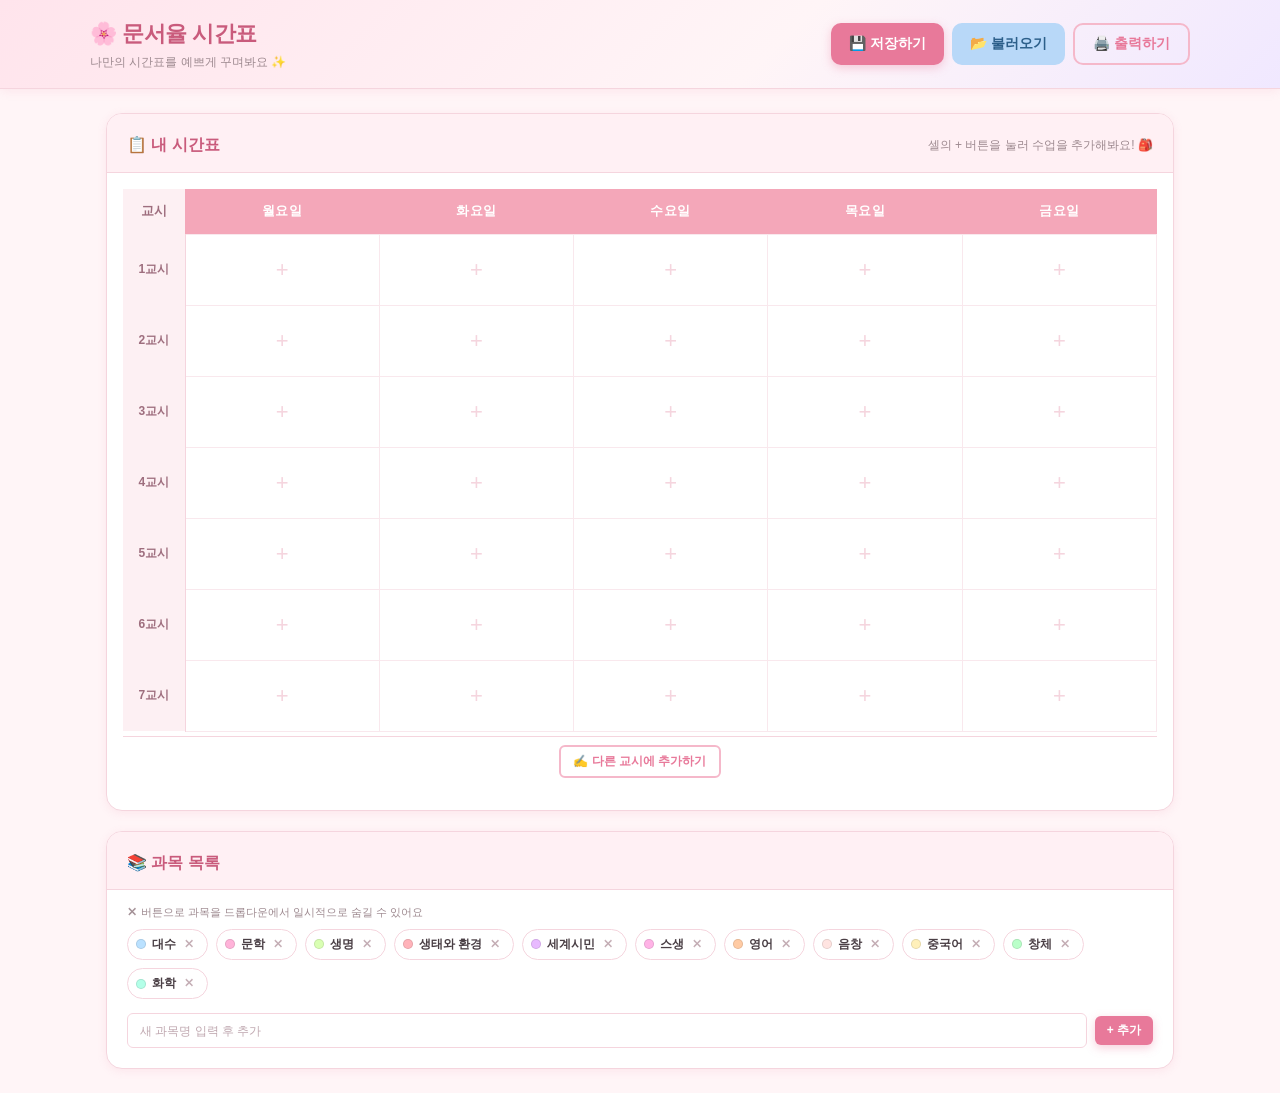
==== commit 6977526e: "기본 교시를 7교시까지로 변경 (8교시 제거) Co-Authored-By: Claude Sonnet 4.6 <noreply@anthropic.com>" ====
--- a/index.html
+++ b/index.html
@@ -138,7 +138,6 @@
                 <option value="5교시">5교시</option>
                 <option value="6교시">6교시</option>
                 <option value="7교시">7교시</option>
-                <option value="8교시">8교시</option>
                 <option value="custom">직접 입력 ✍️</option>
               </select>
             </div>
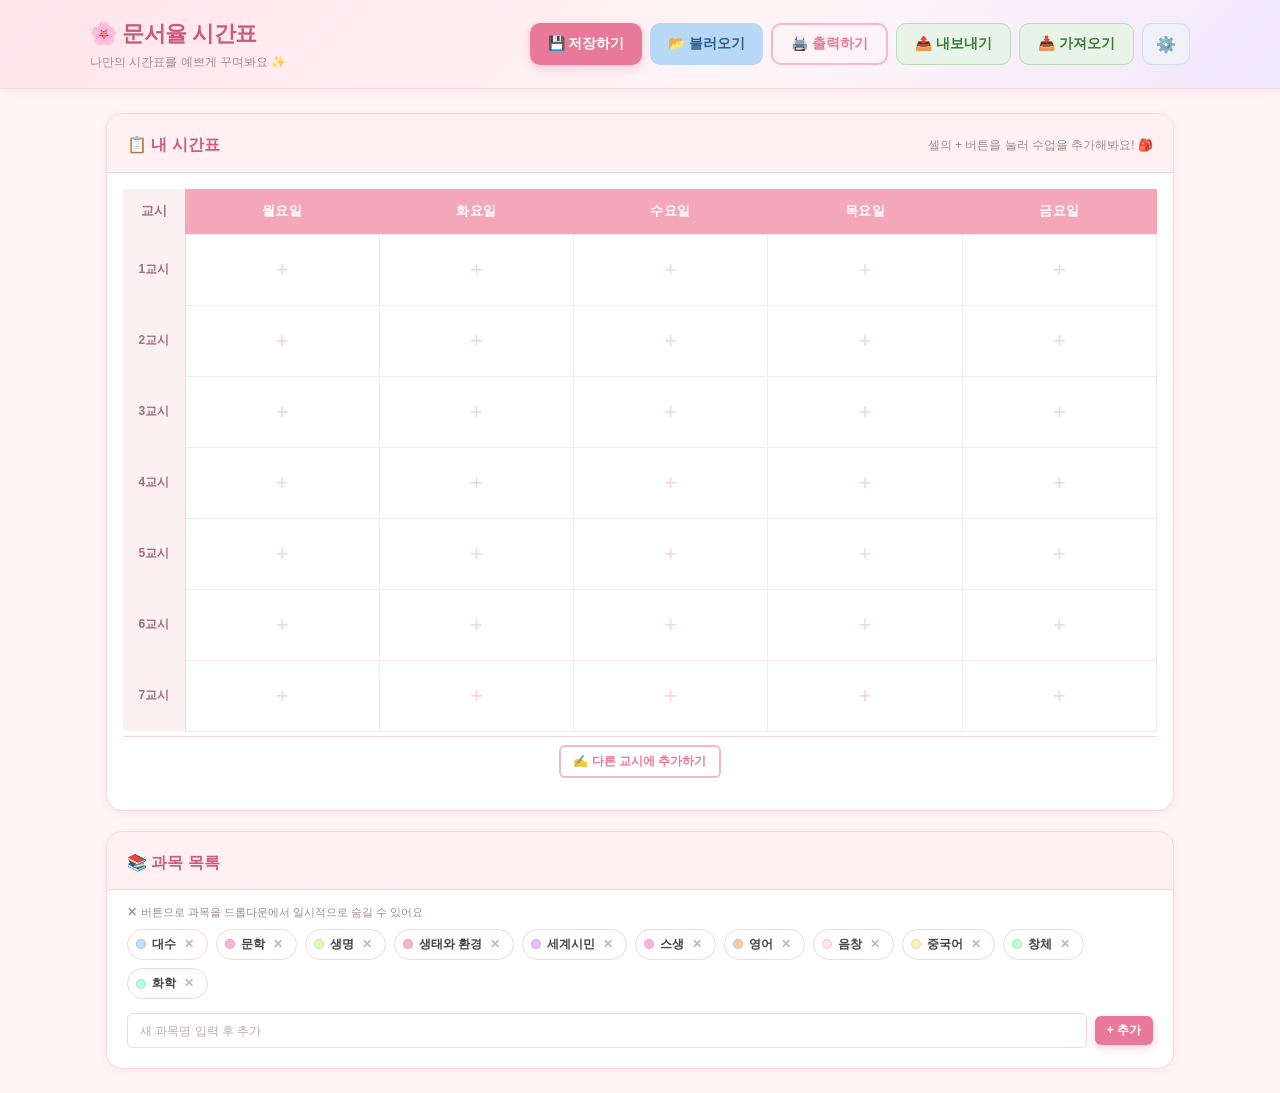
==== commit e83e7ec5: "Firebase Realtime Database 동기화 기능 추가 - ⚙️ 설정 버튼으로 Firebase DB URL / 데이터베이스 시크릿 입력 - 페이지 로드 시 Firebas" ====
--- a/index.html
+++ b/index.html
@@ -17,9 +17,14 @@
         <p class="site-subtitle">나만의 시간표를 예쁘게 꾸며봐요 ✨</p>
       </div>
       <div class="header-actions no-print">
-        <button class="btn btn-primary" onclick="saveSnapshot()">💾 저장하기</button>
+        <button class="btn btn-primary" id="saveBtn" onclick="onSaveButtonClick()">💾 저장하기</button>
         <button class="btn btn-secondary" onclick="openLoadModal()">📂 불러오기</button>
         <button class="btn btn-outline" onclick="printTimetable()">🖨️ 출력하기</button>
+        <button class="btn btn-export" onclick="exportTimetable()" title="시간표를 파일로 내보내기">📤 내보내기</button>
+        <button class="btn btn-export" onclick="importTimetable()" title="파일에서 시간표 가져오기">📥 가져오기</button>
+        <button class="btn btn-settings" onclick="openSettingsModal()" title="GitHub 동기화 설정">⚙️</button>
+        <!-- 가져오기용 숨김 input -->
+        <input type="file" id="importFileInput" accept=".json" style="display:none;" onchange="handleImportFile(event)" />
       </div>
     </div>
   </header>
@@ -180,6 +185,43 @@
   </div>
 
 
+  <!-- ===== Firebase 설정 모달 ===== -->
+  <div id="settingsModal" class="modal-overlay" style="display:none;"
+       onclick="closeSettingsModalOutside(event)" role="dialog" aria-modal="true">
+    <div class="modal modal-form">
+      <div class="modal-header">
+        <div>
+          <h3 class="modal-title">⚙️ Firebase 동기화 설정</h3>
+          <p class="modal-context-text" id="settingsModeLabel"></p>
+        </div>
+        <button class="modal-close" onclick="closeSettingsModal()" aria-label="닫기">✕</button>
+      </div>
+      <div class="modal-body">
+        <p class="settings-desc">
+          Firebase에 시간표를 저장하면 여러 기기에서 자동으로 공유할 수 있어요.<br/>
+          시크릿을 입력한 기기는 <strong>수정자</strong>, 입력하지 않은 기기는 <strong>열람자</strong>가 돼요.
+        </p>
+        <div class="form-group">
+          <label for="fbUrl">Firebase Database URL</label>
+          <input type="text" id="fbUrl"
+            placeholder="https://your-project-default-rtdb.firebaseio.com"
+            autocomplete="off" />
+        </div>
+        <div class="form-group">
+          <label for="fbSecret">데이터베이스 시크릿 <span style="color:var(--text-muted);font-weight:400;">(수정자만 입력)</span></label>
+          <input type="password" id="fbSecret" placeholder="열람자는 비워두세요" autocomplete="off" />
+        </div>
+        <div id="settingsStatus" class="settings-status" style="display:none;"></div>
+        <div class="form-buttons">
+          <button class="btn btn-primary" onclick="saveGitHubSettings()">💾 설정 저장</button>
+          <button class="btn btn-outline" onclick="testGitHubConnection()">🔗 연결 테스트</button>
+          <button class="btn btn-ghost" onclick="closeSettingsModal()">취소</button>
+        </div>
+      </div>
+    </div>
+  </div>
+
+
   <!-- ===== 불러오기 모달 ===== -->
   <div id="loadModal" class="modal-overlay" style="display:none;"
        onclick="closeLoadModalOutside(event)" role="dialog" aria-modal="true">
--- a/style.css
+++ b/style.css
@@ -88,6 +88,10 @@
 .btn-ghost:hover { background: #e4e4e4; }
 .btn-danger { background: var(--error); color: #fff; }
 .btn-danger:hover { background: #d05555; }
+.btn-export { background: #e8f4e8; color: #3a7a3a; border: 1.5px solid #b8ddb8; }
+.btn-export:hover { background: #d0ebd0; }
+.btn-settings { background: #f0f0f8; color: #6060a0; border: 1.5px solid #d8d8f0; padding: 10px 13px; font-size: 16px; }
+.btn-settings:hover { background: #e4e4f4; }
 .btn-small { padding: 6px 12px; font-size: 12px; border-radius: var(--radius-xs); }
 
 
@@ -674,6 +678,32 @@
     to   { opacity: 1; transform: translateY(0); }
   }
 }
+
+
+/* ─── GitHub 설정 모달 ─── */
+.settings-desc {
+  font-size: 13px;
+  color: var(--text-light);
+  line-height: 1.7;
+  margin-bottom: 18px;
+  padding: 12px 14px;
+  background: var(--primary-pale);
+  border-radius: var(--radius-xs);
+  border-left: 3px solid var(--primary-light);
+}
+
+.settings-status {
+  padding: 10px 14px;
+  border-radius: var(--radius-xs);
+  font-size: 13px;
+  font-weight: 500;
+  margin-bottom: 4px;
+  line-height: 1.5;
+}
+.settings-status-success { background: #e8f8ee; color: #2e7d4f; border: 1px solid #b8ddc8; }
+.settings-status-error   { background: #fef0f0; color: #c0392b; border: 1px solid #f5c0bc; }
+.settings-status-warning { background: #fff8e8; color: #b07020; border: 1px solid #f0d898; }
+.settings-status-info    { background: #eef4ff; color: #2c5f9e; border: 1px solid #b8d0f0; }
 
 
 /* ─── 인쇄 스타일 ─── */
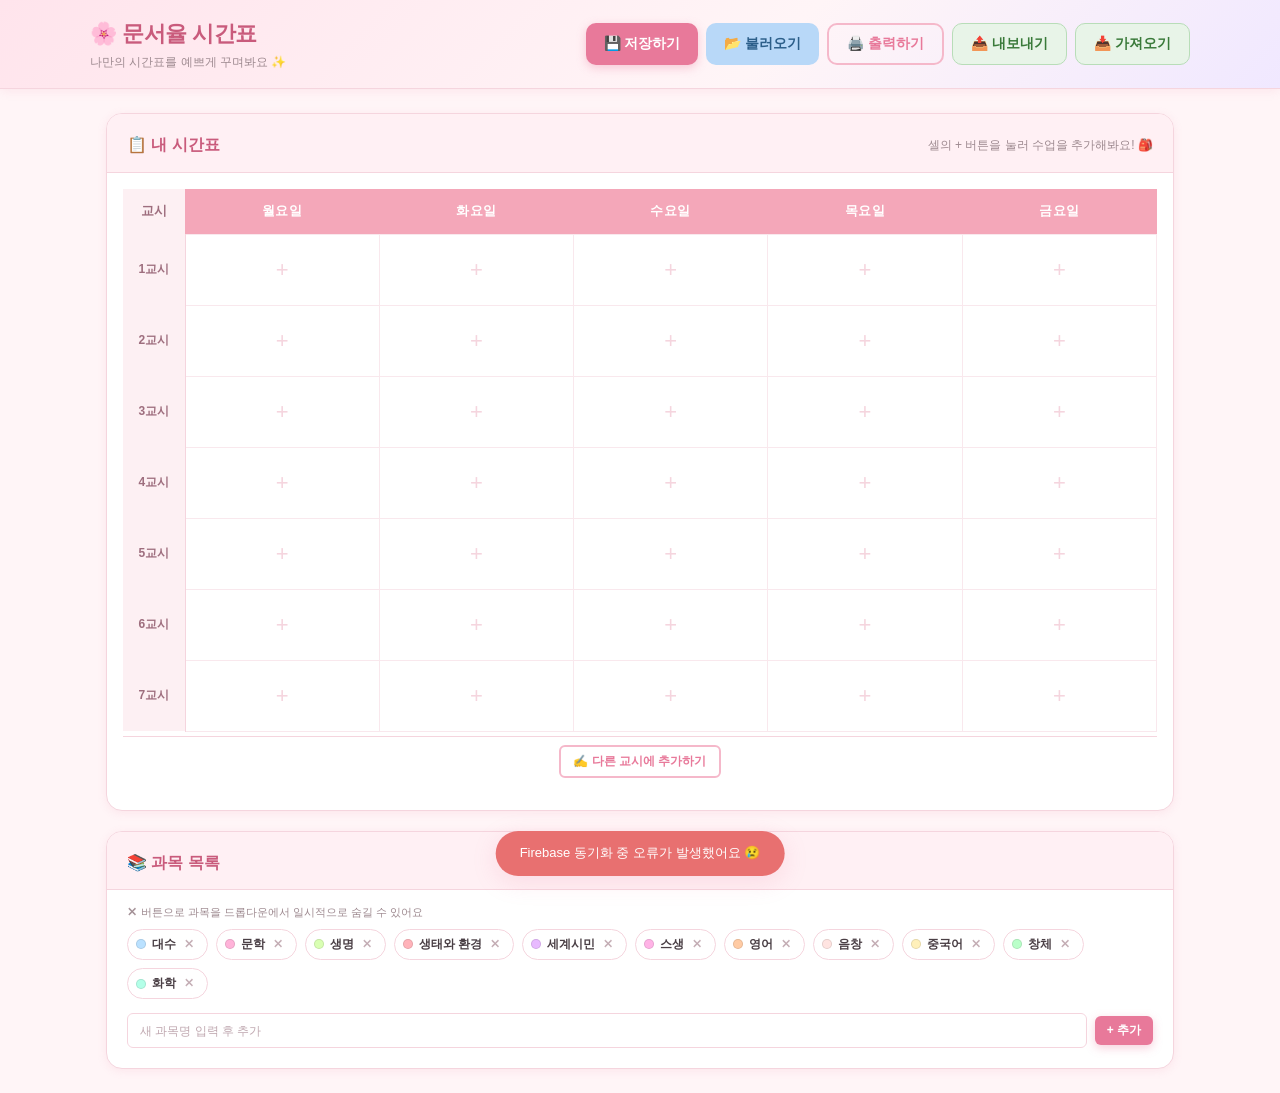
==== commit 102a2c64: "Firebase URL 하드코딩 및 설정 모달 제거 - Firebase DB URL 코드에 직접 고정 (누구나 설정 없이 자동 동기화) - 설정 모달, ⚙️ 버튼, 수정자/열람자 " ====
--- a/index.html
+++ b/index.html
@@ -22,7 +22,6 @@
         <button class="btn btn-outline" onclick="printTimetable()">🖨️ 출력하기</button>
         <button class="btn btn-export" onclick="exportTimetable()" title="시간표를 파일로 내보내기">📤 내보내기</button>
         <button class="btn btn-export" onclick="importTimetable()" title="파일에서 시간표 가져오기">📥 가져오기</button>
-        <button class="btn btn-settings" onclick="openSettingsModal()" title="GitHub 동기화 설정">⚙️</button>
         <!-- 가져오기용 숨김 input -->
         <input type="file" id="importFileInput" accept=".json" style="display:none;" onchange="handleImportFile(event)" />
       </div>
@@ -185,43 +184,6 @@
   </div>
 
 
-  <!-- ===== Firebase 설정 모달 ===== -->
-  <div id="settingsModal" class="modal-overlay" style="display:none;"
-       onclick="closeSettingsModalOutside(event)" role="dialog" aria-modal="true">
-    <div class="modal modal-form">
-      <div class="modal-header">
-        <div>
-          <h3 class="modal-title">⚙️ Firebase 동기화 설정</h3>
-          <p class="modal-context-text" id="settingsModeLabel"></p>
-        </div>
-        <button class="modal-close" onclick="closeSettingsModal()" aria-label="닫기">✕</button>
-      </div>
-      <div class="modal-body">
-        <p class="settings-desc">
-          Firebase에 시간표를 저장하면 여러 기기에서 자동으로 공유할 수 있어요.<br/>
-          시크릿을 입력한 기기는 <strong>수정자</strong>, 입력하지 않은 기기는 <strong>열람자</strong>가 돼요.
-        </p>
-        <div class="form-group">
-          <label for="fbUrl">Firebase Database URL</label>
-          <input type="text" id="fbUrl"
-            placeholder="https://your-project-default-rtdb.firebaseio.com"
-            autocomplete="off" />
-        </div>
-        <div class="form-group">
-          <label for="fbSecret">데이터베이스 시크릿 <span style="color:var(--text-muted);font-weight:400;">(수정자만 입력)</span></label>
-          <input type="password" id="fbSecret" placeholder="열람자는 비워두세요" autocomplete="off" />
-        </div>
-        <div id="settingsStatus" class="settings-status" style="display:none;"></div>
-        <div class="form-buttons">
-          <button class="btn btn-primary" onclick="saveGitHubSettings()">💾 설정 저장</button>
-          <button class="btn btn-outline" onclick="testGitHubConnection()">🔗 연결 테스트</button>
-          <button class="btn btn-ghost" onclick="closeSettingsModal()">취소</button>
-        </div>
-      </div>
-    </div>
-  </div>
-
-
   <!-- ===== 불러오기 모달 ===== -->
   <div id="loadModal" class="modal-overlay" style="display:none;"
        onclick="closeLoadModalOutside(event)" role="dialog" aria-modal="true">
--- a/style.css
+++ b/style.css
@@ -90,8 +90,6 @@
 .btn-danger:hover { background: #d05555; }
 .btn-export { background: #e8f4e8; color: #3a7a3a; border: 1.5px solid #b8ddb8; }
 .btn-export:hover { background: #d0ebd0; }
-.btn-settings { background: #f0f0f8; color: #6060a0; border: 1.5px solid #d8d8f0; padding: 10px 13px; font-size: 16px; }
-.btn-settings:hover { background: #e4e4f4; }
 .btn-small { padding: 6px 12px; font-size: 12px; border-radius: var(--radius-xs); }
 
 
@@ -678,32 +676,6 @@
     to   { opacity: 1; transform: translateY(0); }
   }
 }
-
-
-/* ─── GitHub 설정 모달 ─── */
-.settings-desc {
-  font-size: 13px;
-  color: var(--text-light);
-  line-height: 1.7;
-  margin-bottom: 18px;
-  padding: 12px 14px;
-  background: var(--primary-pale);
-  border-radius: var(--radius-xs);
-  border-left: 3px solid var(--primary-light);
-}
-
-.settings-status {
-  padding: 10px 14px;
-  border-radius: var(--radius-xs);
-  font-size: 13px;
-  font-weight: 500;
-  margin-bottom: 4px;
-  line-height: 1.5;
-}
-.settings-status-success { background: #e8f8ee; color: #2e7d4f; border: 1px solid #b8ddc8; }
-.settings-status-error   { background: #fef0f0; color: #c0392b; border: 1px solid #f5c0bc; }
-.settings-status-warning { background: #fff8e8; color: #b07020; border: 1px solid #f0d898; }
-.settings-status-info    { background: #eef4ff; color: #2c5f9e; border: 1px solid #b8d0f0; }
 
 
 /* ─── 인쇄 스타일 ─── */
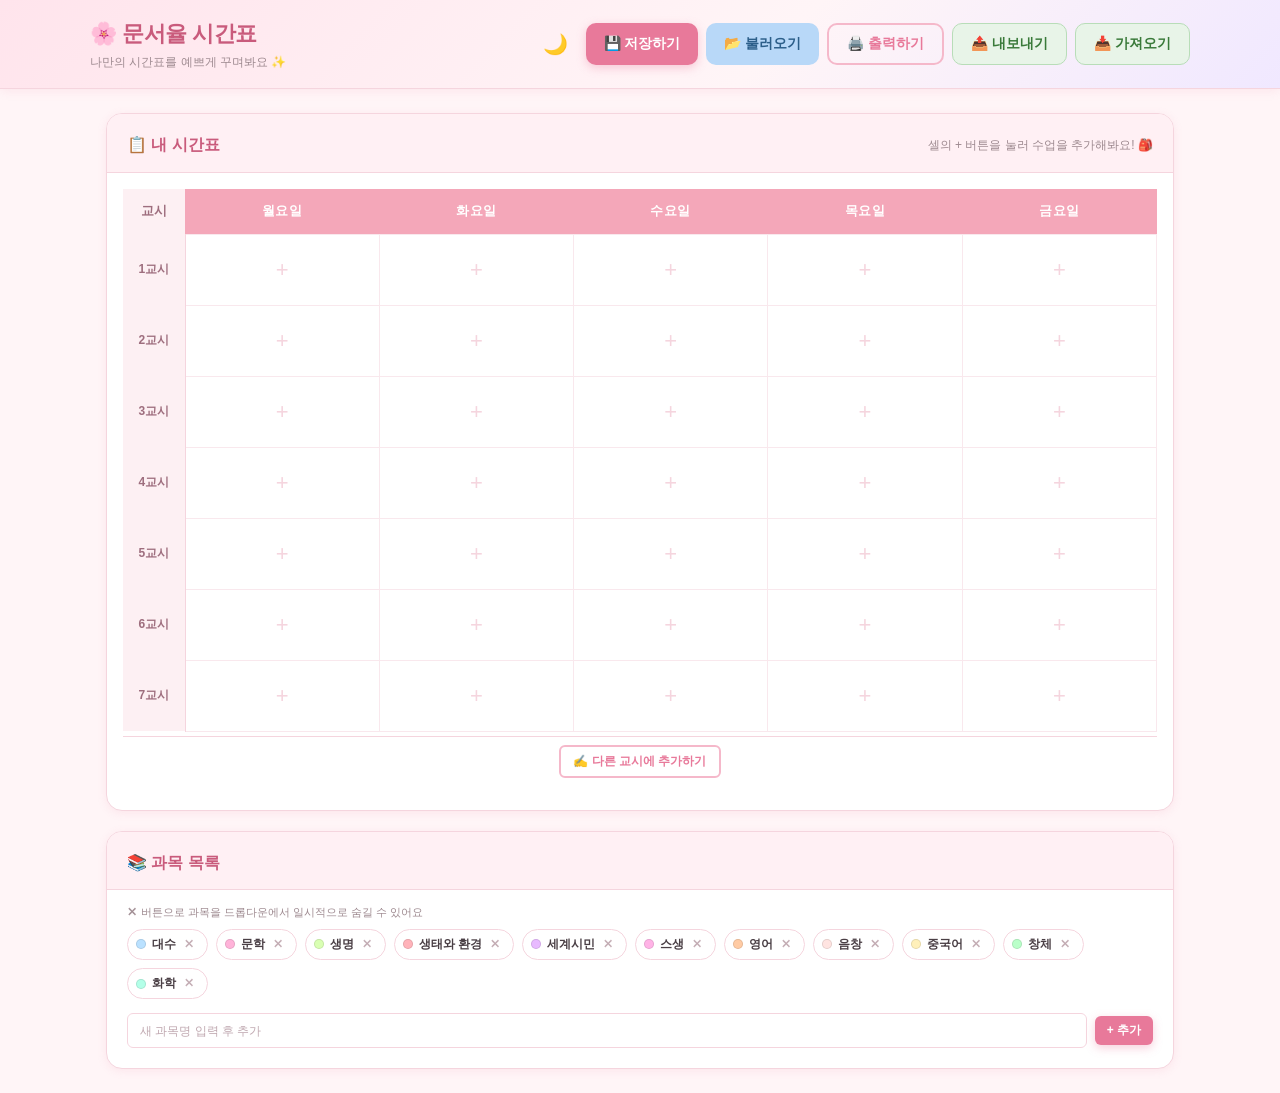
==== commit 95e9654a: "오늘 요일 강조 / 다크모드 / Firebase 실시간 구독(SSE) 추가 - 오늘 요일 자동 강조: 데스크탑 헤더 컬럼, 모바일 전체 표, 요일별 탭 자동 선택 - 다크/라이트 " ====
--- a/index.html
+++ b/index.html
@@ -16,14 +16,17 @@
         <h1 class="site-title">&#127800; 문서율 시간표</h1>
         <p class="site-subtitle">나만의 시간표를 예쁘게 꾸며봐요 ✨</p>
       </div>
-      <div class="header-actions no-print">
-        <button class="btn btn-primary" id="saveBtn" onclick="onSaveButtonClick()">💾 저장하기</button>
-        <button class="btn btn-secondary" onclick="openLoadModal()">📂 불러오기</button>
-        <button class="btn btn-outline" onclick="printTimetable()">🖨️ 출력하기</button>
-        <button class="btn btn-export" onclick="exportTimetable()" title="시간표를 파일로 내보내기">📤 내보내기</button>
-        <button class="btn btn-export" onclick="importTimetable()" title="파일에서 시간표 가져오기">📥 가져오기</button>
-        <!-- 가져오기용 숨김 input -->
-        <input type="file" id="importFileInput" accept=".json" style="display:none;" onchange="handleImportFile(event)" />
+      <div class="header-controls no-print">
+        <button class="btn-theme-toggle" id="themeToggleBtn" onclick="toggleTheme()" title="다크/라이트 모드 전환">🌙</button>
+        <div class="header-actions">
+          <button class="btn btn-primary" id="saveBtn" onclick="onSaveButtonClick()">💾 저장하기</button>
+          <button class="btn btn-secondary" onclick="openLoadModal()">📂 불러오기</button>
+          <button class="btn btn-outline" onclick="printTimetable()">🖨️ 출력하기</button>
+          <button class="btn btn-export" onclick="exportTimetable()" title="시간표를 파일로 내보내기">📤 내보내기</button>
+          <button class="btn btn-export" onclick="importTimetable()" title="파일에서 시간표 가져오기">📥 가져오기</button>
+          <!-- 가져오기용 숨김 input -->
+          <input type="file" id="importFileInput" accept=".json" style="display:none;" onchange="handleImportFile(event)" />
+        </div>
       </div>
     </div>
   </header>
@@ -66,22 +69,43 @@
 
       <!-- 모바일: 탭 형식 (데스크탑에서 숨김) -->
       <div class="mobile-view" id="mobileTimetable">
-        <!-- 요일 탭 -->
-        <div class="day-tabs" id="dayTabs">
-          <button class="day-tab active" onclick="selectDayTab('월')" data-day="월">월</button>
-          <button class="day-tab" onclick="selectDayTab('화')" data-day="화">화</button>
-          <button class="day-tab" onclick="selectDayTab('수')" data-day="수">수</button>
-          <button class="day-tab" onclick="selectDayTab('목')" data-day="목">목</button>
-          <button class="day-tab" onclick="selectDayTab('금')" data-day="금">금</button>
-        </div>
-        <!-- 선택된 요일의 교시 목록 -->
-        <div id="mobileDayContent" class="mobile-day-content"></div>
-        <!-- 다른 교시 추가 버튼 -->
-        <div class="mobile-custom-add no-print">
-          <button class="btn btn-outline btn-small" onclick="openAddModalFull()">
-            ✍️ 다른 교시에 추가하기
-          </button>
-        </div>
+
+        <!-- 뷰 모드 탭: 전체 표 / 요일별 -->
+        <div class="view-mode-tabs" id="viewModeTabs">
+          <button class="view-mode-tab active" onclick="selectViewMode('full')" data-mode="full">📊 전체 표</button>
+          <button class="view-mode-tab" onclick="selectViewMode('day')" data-mode="day">📅 요일별</button>
+        </div>
+
+        <!-- 전체 표 뷰 (기본) -->
+        <div id="mobileFullView" class="mobile-full-view">
+          <div class="mobile-full-table-wrap" id="mobileFullTableWrap"></div>
+          <div class="mobile-custom-add no-print">
+            <button class="btn btn-outline btn-small" onclick="openAddModalFull()">
+              ✍️ 다른 교시에 추가하기
+            </button>
+          </div>
+        </div>
+
+        <!-- 요일별 뷰 -->
+        <div id="mobileDayView" class="mobile-day-view" style="display:none;">
+          <!-- 요일 탭 -->
+          <div class="day-tabs" id="dayTabs">
+            <button class="day-tab active" onclick="selectDayTab('월')" data-day="월">월</button>
+            <button class="day-tab" onclick="selectDayTab('화')" data-day="화">화</button>
+            <button class="day-tab" onclick="selectDayTab('수')" data-day="수">수</button>
+            <button class="day-tab" onclick="selectDayTab('목')" data-day="목">목</button>
+            <button class="day-tab" onclick="selectDayTab('금')" data-day="금">금</button>
+          </div>
+          <!-- 선택된 요일의 교시 목록 -->
+          <div id="mobileDayContent" class="mobile-day-content"></div>
+          <!-- 다른 교시 추가 버튼 -->
+          <div class="mobile-custom-add no-print">
+            <button class="btn btn-outline btn-small" onclick="openAddModalFull()">
+              ✍️ 다른 교시에 추가하기
+            </button>
+          </div>
+        </div>
+
       </div>
     </section>
 
@@ -164,6 +188,12 @@
           <input type="text" id="modalClassroom" placeholder="예: 1-1반, 과학실" />
         </div>
 
+        <!-- 메모 입력 -->
+        <div class="form-group">
+          <label for="modalMemo">메모 (선택)</label>
+          <textarea id="modalMemo" placeholder="수행평가, 준비물, 과제 등 메모를 입력해보세요" rows="2"></textarea>
+        </div>
+
         <!-- 색상 선택 -->
         <div class="form-group">
           <label>색상 선택</label>
@@ -199,6 +229,51 @@
   </div>
 
 
+  <!-- ===== 메모 팝업 (전체 표에서 과목 터치 시) ===== -->
+  <div id="memoPopup" class="memo-popup-overlay" style="display:none;"
+       onclick="closeMemoPopup()" role="dialog" aria-modal="true">
+    <div class="memo-popup" onclick="event.stopPropagation()">
+      <div class="memo-popup-header" id="memoPopupHeader">
+        <div>
+          <span class="memo-popup-subject" id="memoPopupSubject"></span>
+          <span class="memo-popup-classroom" id="memoPopupClassroom"></span>
+        </div>
+        <button class="modal-close" onclick="closeMemoPopup()" aria-label="닫기">✕</button>
+      </div>
+      <div class="memo-popup-body">
+        <p class="memo-popup-text" id="memoPopupText"></p>
+      </div>
+      <div class="memo-popup-footer">
+        <button class="btn btn-primary btn-small" id="memoPopupEditBtn">✏️ 수정하기</button>
+        <button class="btn btn-ghost btn-small" onclick="closeMemoPopup()">닫기</button>
+      </div>
+    </div>
+  </div>
+
+  <!-- 모바일 하단 고정 바 (모바일에서만 표시) -->
+  <div class="mobile-bottom-bar no-print" id="mobileBottomBar">
+    <button class="bottom-bar-btn" onclick="onSaveButtonClick()" id="saveBtnMobile">
+      <span class="bottom-bar-icon">💾</span>
+      <span class="bottom-bar-label">저장</span>
+    </button>
+    <button class="bottom-bar-btn" onclick="openLoadModal()">
+      <span class="bottom-bar-icon">📂</span>
+      <span class="bottom-bar-label">불러오기</span>
+    </button>
+    <button class="bottom-bar-btn" onclick="printTimetable()">
+      <span class="bottom-bar-icon">🖨️</span>
+      <span class="bottom-bar-label">출력</span>
+    </button>
+    <button class="bottom-bar-btn" onclick="exportTimetable()">
+      <span class="bottom-bar-icon">📤</span>
+      <span class="bottom-bar-label">내보내기</span>
+    </button>
+    <button class="bottom-bar-btn" onclick="importTimetable()">
+      <span class="bottom-bar-icon">📥</span>
+      <span class="bottom-bar-label">가져오기</span>
+    </button>
+  </div>
+
   <script src="script.js"></script>
 </body>
 </html>
--- a/style.css
+++ b/style.css
@@ -35,6 +35,50 @@
   --radius-xs: 6px;
   --transition: 0.2s ease;
 }
+
+/* ─── 다크 모드 변수 ─── */
+[data-theme="dark"] {
+  --primary:       #e8799a;
+  --primary-light: #a05070;
+  --primary-pale:  #28151e;
+  --primary-dark:  #f5b8ca;
+
+  --bg:       #131010;
+  --card-bg:  #1e1618;
+
+  --text:       #e8d5d8;
+  --text-light: #9a7880;
+  --text-muted: #6a4850;
+
+  --border:  #3a2030;
+  --success: #3a8a5a;
+  --error:   #b05050;
+
+  --day-header-bg:   #8a3055;
+  --day-header-text: #ffffff;
+  --period-bg:       #221520;
+  --period-text:     #b08090;
+
+  --shadow-sm: 0 2px 10px rgba(0,0,0,0.35);
+  --shadow-md: 0 6px 24px rgba(0,0,0,0.45);
+  --shadow-lg: 0 12px 40px rgba(0,0,0,0.55);
+}
+
+[data-theme="dark"] .site-header {
+  background: linear-gradient(135deg, #221018 0%, #1a1015 60%, #1c1228 100%);
+}
+
+[data-theme="dark"] .form-group input[type="text"],
+[data-theme="dark"] .form-group select,
+[data-theme="dark"] .form-group textarea,
+[data-theme="dark"] .add-subject-row input[type="text"] {
+  background: var(--card-bg);
+  color: var(--text);
+}
+
+[data-theme="dark"] .btn-ghost { background: #2a2020; color: var(--text-light); }
+[data-theme="dark"] .btn-ghost:hover { background: #352830; }
+
 
 /* ─── 리셋 ─── */
 *, *::before, *::after { box-sizing: border-box; margin: 0; padding: 0; }
@@ -114,7 +158,22 @@
 }
 .site-title    { font-size: 22px; font-weight: 800; color: var(--primary-dark); letter-spacing: -0.5px; }
 .site-subtitle { font-size: 12px; color: var(--text-light); margin-top: 2px; }
-.header-actions { display: flex; gap: 8px; flex-wrap: wrap; }
+.header-controls { display: flex; align-items: center; gap: 10px; }
+.header-actions  { display: flex; gap: 8px; flex-wrap: wrap; }
+
+.btn-theme-toggle {
+  background: none;
+  border: none;
+  cursor: pointer;
+  font-size: 20px;
+  padding: 6px 8px;
+  border-radius: var(--radius-xs);
+  line-height: 1;
+  transition: background var(--transition);
+  flex-shrink: 0;
+  -webkit-tap-highlight-color: transparent;
+}
+.btn-theme-toggle:hover { background: var(--primary-pale); }
 
 
 /* ─── 토스트 ─── */
@@ -246,6 +305,20 @@
 .cell-subject   { font-size: 13px; font-weight: 700; color: rgba(0,0,0,0.62); line-height: 1.3; word-break: keep-all; }
 .cell-classroom { font-size: 11px; color: rgba(0,0,0,0.45); margin-top: 3px; }
 
+/* 오늘 요일 강조 */
+.today-col-header {
+  background: var(--primary) !important;
+  color: #fff !important;
+}
+.today-col-header::after {
+  content: ' ★';
+  font-size: 9px;
+  opacity: 0.8;
+}
+.today-timetable-cell {
+  background: rgba(232,121,154,0.06);
+}
+
 /* + 버튼 (빈 셀) */
 .cell-add-btn {
   width: 100%;
@@ -348,6 +421,7 @@
 .mobile-subject-name { font-size: 14px; font-weight: 700; color: rgba(0,0,0,0.65); }
 .mobile-classroom    { font-size: 11px; color: rgba(0,0,0,0.45); margin-top: 2px; }
 .mobile-edit-icon    { font-size: 14px; color: rgba(0,0,0,0.3); flex-shrink: 0; }
+.mobile-memo         { font-size: 11px; color: rgba(0,0,0,0.5); margin-top: 4px; line-height: 1.4; white-space: pre-wrap; }
 
 /* 빈 행 + 버튼 */
 .mobile-add-btn {
@@ -376,6 +450,119 @@
   border-top: 1px solid var(--border);
   text-align: center;
 }
+
+
+/* ─── 뷰 모드 탭 (모바일 전체 표 / 요일별) ─── */
+.view-mode-tabs {
+  display: flex;
+  background: var(--primary-pale);
+  border-bottom: 2px solid var(--border);
+}
+.view-mode-tab {
+  flex: 1;
+  padding: 10px 8px;
+  border: none;
+  background: transparent;
+  color: var(--text-light);
+  font-family: inherit;
+  font-size: 13px;
+  font-weight: 700;
+  cursor: pointer;
+  transition: background var(--transition), color var(--transition);
+  -webkit-tap-highlight-color: transparent;
+  border-bottom: 3px solid transparent;
+  margin-bottom: -2px;
+}
+.view-mode-tab.active {
+  color: var(--primary-dark);
+  border-bottom-color: var(--primary);
+  background: #fff;
+}
+.view-mode-tab:hover:not(.active) {
+  background: var(--primary-pale);
+  color: var(--primary);
+}
+
+/* ─── 모바일 전체 표 뷰 ─── */
+.mobile-full-table-wrap {
+  overflow-x: auto;
+  padding: 8px;
+}
+.mobile-full-table {
+  width: 100%;
+  border-collapse: collapse;
+  table-layout: fixed;
+}
+.mft-period-header {
+  width: 40px;
+  background: var(--period-bg);
+}
+.mft-day-header {
+  background: var(--day-header-bg);
+  color: #fff;
+  text-align: center;
+  font-size: 12px;
+  font-weight: 700;
+  padding: 8px 2px;
+}
+.mft-period-cell {
+  background: var(--period-bg);
+  color: var(--period-text);
+  text-align: center;
+  font-size: 11px;
+  font-weight: 700;
+  padding: 4px 2px;
+  border-right: 1px solid var(--border);
+  line-height: 1.3;
+}
+.mft-period-cell small {
+  font-size: 9px;
+  display: block;
+  font-weight: 400;
+}
+.mft-cell {
+  padding: 4px 3px;
+  height: 52px;
+  border: 1px solid #f9e8ed;
+  vertical-align: middle;
+  text-align: center;
+  cursor: pointer;
+  transition: filter var(--transition);
+}
+.mft-cell:hover { filter: brightness(0.93); }
+.mft-cell.mft-empty {
+  color: var(--border);
+  font-size: 18px;
+  font-weight: 300;
+}
+.mft-cell.mft-empty:hover {
+  background: rgba(244,167,185,0.14);
+  color: var(--primary);
+}
+.mft-subject {
+  display: block;
+  font-size: 11px;
+  font-weight: 700;
+  color: rgba(0,0,0,0.65);
+  line-height: 1.2;
+  word-break: keep-all;
+}
+.mft-classroom {
+  display: block;
+  font-size: 9px;
+  color: rgba(0,0,0,0.4);
+  margin-top: 1px;
+}
+.mft-today-header {
+  background: var(--primary) !important;
+  color: #fff !important;
+}
+.mft-today-cell {
+  background: rgba(232,121,154,0.08);
+}
+
+/* ─── 모바일 하단 고정 바 ─── */
+.mobile-bottom-bar { display: none; }
 
 
 /* ─── 과목 목록 ─── */
@@ -604,6 +791,25 @@
   box-shadow: 0 0 0 3px rgba(232,121,154,0.15);
 }
 .form-group input[type="text"]::placeholder { color: var(--text-muted); }
+.form-group textarea {
+  padding: 10px 12px;
+  border: 1.5px solid var(--border);
+  border-radius: var(--radius-xs);
+  font-family: inherit;
+  font-size: 13px;
+  color: var(--text);
+  resize: vertical;
+  min-height: 58px;
+  width: 100%;
+  transition: border-color var(--transition), box-shadow var(--transition);
+}
+.form-group textarea:focus {
+  outline: none;
+  border-color: var(--primary);
+  box-shadow: 0 0 0 3px rgba(232,121,154,0.15);
+}
+.form-group textarea::placeholder { color: var(--text-muted); font-size: 12px; }
+
 .form-buttons { display: flex; gap: 10px; margin-top: 18px; flex-wrap: wrap; }
 
 
@@ -648,9 +854,14 @@
   .desktop-view { display: none !important; }
   .mobile-view  { display: block !important; }
 
+  /* 헤더 버튼은 하단 바로 이동했으므로 숨김 (테마 토글은 유지) */
+  .header-actions { display: none !important; }
+
   .site-title { font-size: 18px; }
-  .header-actions { width: 100%; }
-  .header-actions .btn { font-size: 12px; padding: 8px 12px; }
+  .btn-theme-toggle { font-size: 18px; }
+
+  /* 하단 바 공간 확보 */
+  body { padding-bottom: 70px; }
 
   .container { margin: 12px auto; gap: 14px; padding: 0 12px; }
   .card-header { padding: 14px 14px 12px; }
@@ -675,6 +886,101 @@
     from { opacity: 0; transform: translateY(60px); }
     to   { opacity: 1; transform: translateY(0); }
   }
+
+  /* 토스트 하단 바 위에 표시 */
+  .toast { bottom: 80px; }
+
+  /* 하단 고정 바 */
+  .mobile-bottom-bar {
+    display: flex;
+    position: fixed;
+    bottom: 0;
+    left: 0;
+    right: 0;
+    height: 60px;
+    background: var(--card-bg);
+    border-top: 1.5px solid var(--border);
+    z-index: 200;
+    box-shadow: 0 -4px 16px rgba(232,121,154,0.12);
+  }
+  .bottom-bar-btn {
+    flex: 1;
+    display: flex;
+    flex-direction: column;
+    align-items: center;
+    justify-content: center;
+    gap: 2px;
+    border: none;
+    background: transparent;
+    cursor: pointer;
+    padding: 6px 2px;
+    font-family: inherit;
+    -webkit-tap-highlight-color: transparent;
+    transition: background var(--transition);
+  }
+  .bottom-bar-btn:hover,
+  .bottom-bar-btn:active { background: var(--primary-pale); }
+  .bottom-bar-btn:disabled { opacity: 0.5; }
+  .bottom-bar-icon  { font-size: 18px; line-height: 1; }
+  .bottom-bar-label { font-size: 10px; color: var(--text-light); font-weight: 600; white-space: nowrap; }
+}
+
+
+/* ─── 메모 팝업 ─── */
+.memo-popup-overlay {
+  position: fixed;
+  inset: 0;
+  background: rgba(74,63,69,0.42);
+  backdrop-filter: blur(4px);
+  display: flex;
+  align-items: flex-end;
+  justify-content: center;
+  z-index: 600;
+  padding: 0;
+}
+.memo-popup {
+  background: var(--card-bg);
+  border-radius: 20px 20px 0 0;
+  width: 100%;
+  max-width: 500px;
+  box-shadow: var(--shadow-lg);
+  overflow: hidden;
+  animation: modalSlideUp 0.25s cubic-bezier(0.34,1.56,0.64,1);
+}
+.memo-popup-header {
+  display: flex;
+  align-items: flex-start;
+  justify-content: space-between;
+  padding: 18px 20px 16px;
+}
+.memo-popup-subject {
+  display: block;
+  font-size: 17px;
+  font-weight: 800;
+  color: rgba(0,0,0,0.7);
+}
+.memo-popup-classroom {
+  display: block;
+  font-size: 12px;
+  color: rgba(0,0,0,0.5);
+  margin-top: 3px;
+}
+.memo-popup-body {
+  padding: 14px 20px;
+  min-height: 60px;
+  border-top: 1px solid rgba(0,0,0,0.08);
+}
+.memo-popup-text {
+  font-size: 14px;
+  color: var(--text);
+  line-height: 1.7;
+  white-space: pre-wrap;
+}
+.memo-popup-footer {
+  display: flex;
+  gap: 10px;
+  padding: 14px 20px 24px;
+  border-top: 1px solid var(--border);
 }
 
 
@@ -686,6 +992,7 @@
   .subjects-card,
   #addEditModal,
   #loadModal,
+  #memoPopup,
   #toast,
   .mobile-view,
   .custom-add-row,
